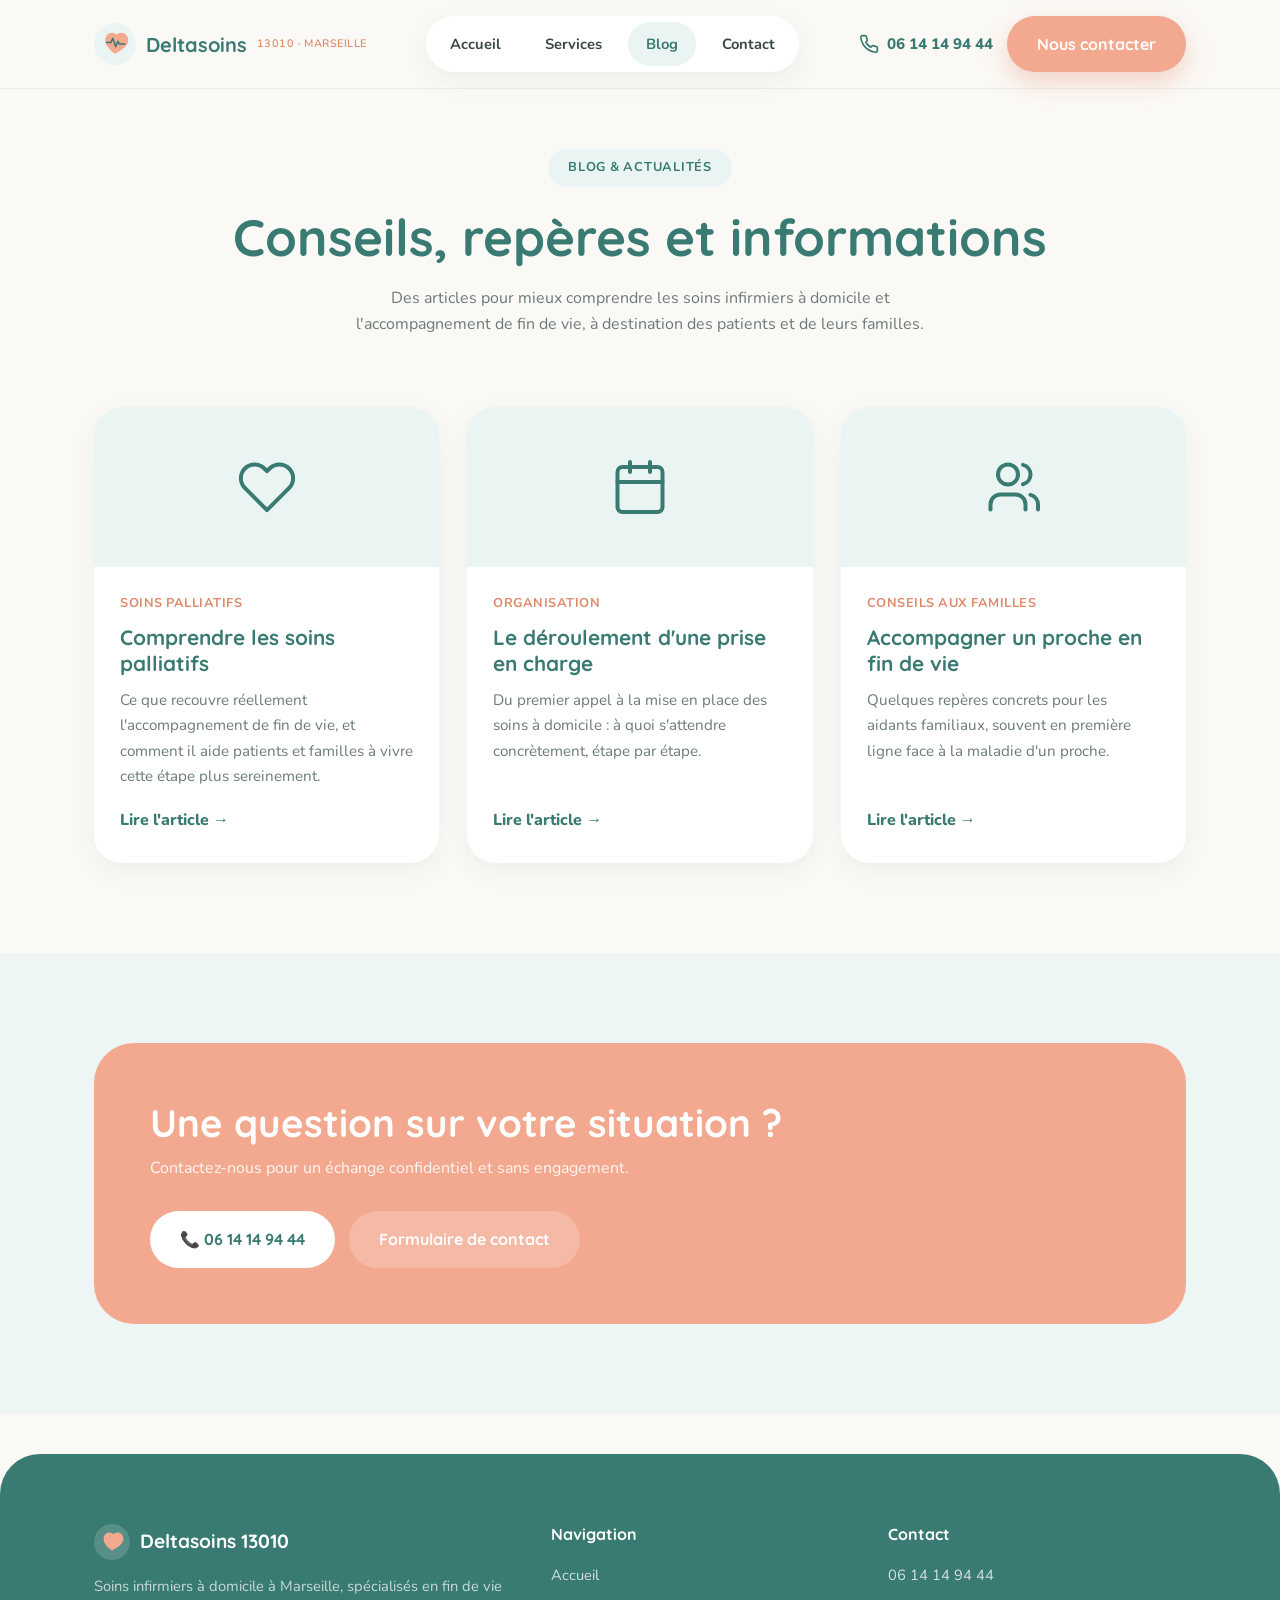
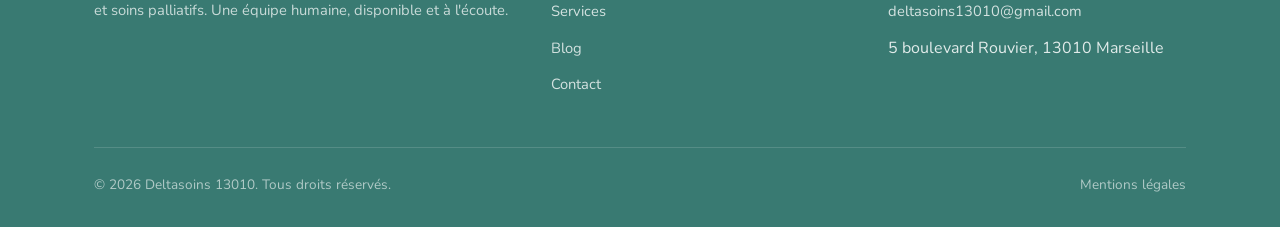
==== blog.html @ 517008df "Site vitrine Deltasoins 13010 : accueil, services, blog, contact Co-Authored-By: Claude Sonnet 5 <no" ====
<!DOCTYPE html>
<html lang="fr">
<head>
<meta charset="UTF-8">
<meta name="viewport" content="width=device-width, initial-scale=1.0">
<title>Blog — Deltasoins 13010</title>
<meta name="description" content="Articles et conseils de Deltasoins : soins infirmiers à domicile, soins palliatifs et accompagnement de fin de vie à Marseille.">
<link rel="icon" href="data:image/svg+xml,<svg xmlns=%22http://www.w3.org/2000/svg%22 viewBox=%220 0 100 100%22><circle cx=%2250%22 cy=%2250%22 r=%2248%22 fill=%22%234f9d94%22/></svg>">
<link rel="stylesheet" href="css/style.css">
</head>
<body>

<header class="site-header">
  <div class="header-inner">
    <a href="index.html" class="logo">
      <svg class="logo-mark" viewBox="0 0 60 60" fill="none" xmlns="http://www.w3.org/2000/svg">
        <circle cx="30" cy="30" r="30" fill="#eaf5f3"/>
        <path d="M30 44s-14-8.6-14-19.2C16 18.4 20.6 14 26 14c2.6 0 5 1.2 6.5 3.1C34 15.2 36.4 14 39 14c5.4 0 10 4.4 10 10.8C49 35.4 30 44 30 44z" fill="#f2a98f"/>
        <path d="M18 28h6l3-6 4 12 3-8 2 4h8" stroke="#397a72" stroke-width="2.2" stroke-linecap="round" stroke-linejoin="round"/>
      </svg>
      Deltasoins <small>13010 · Marseille</small>
    </a>
    <nav class="main-nav">
      <a href="index.html">Accueil</a>
      <a href="services.html">Services</a>
      <a href="blog.html" class="active">Blog</a>
      <a href="contact.html">Contact</a>
    </nav>
    <div class="header-actions">
      <a href="tel:0614149444" class="phone-link">
        <svg width="20" height="20" viewBox="0 0 24 24" fill="none" stroke="#397a72" stroke-width="2" stroke-linecap="round" stroke-linejoin="round"><path d="M22 16.92v3a2 2 0 0 1-2.18 2 19.79 19.79 0 0 1-8.63-3.07 19.5 19.5 0 0 1-6-6 19.79 19.79 0 0 1-3.07-8.67A2 2 0 0 1 4.11 2h3a2 2 0 0 1 2 1.72c.127.96.361 1.903.7 2.81a2 2 0 0 1-.45 2.11L8.09 9.91a16 16 0 0 0 6 6l1.27-1.27a2 2 0 0 1 2.11-.45c.907.339 1.85.573 2.81.7A2 2 0 0 1 22 16.92z"/></svg>
        <span class="label">06 14 14 94 44</span>
      </a>
      <a href="contact.html" class="btn btn-primary">Nous contacter</a>
      <button class="nav-toggle" aria-label="Ouvrir le menu"><span></span><span></span><span></span></button>
    </div>
  </div>
</header>

<section class="page-hero">
  <div class="container">
    <span class="section-tag">Blog &amp; actualités</span>
    <h1>Conseils, repères et informations</h1>
    <p>Des articles pour mieux comprendre les soins infirmiers à domicile et l'accompagnement de fin de vie, à destination des patients et de leurs familles.</p>
  </div>
</section>

<section style="padding-top: 20px;">
  <div class="container">
    <div class="blog-grid">
      <a href="blog/article-comprendre-soins-palliatifs.html" class="blog-card reveal">
        <div class="blog-thumb"><svg viewBox="0 0 24 24" fill="none" stroke-width="1.6" stroke-linecap="round" stroke-linejoin="round"><path d="M20.84 4.61a5.5 5.5 0 0 0-7.78 0L12 5.67l-1.06-1.06a5.5 5.5 0 0 0-7.78 7.78l1.06 1.06L12 21.23l7.78-7.78 1.06-1.06a5.5 5.5 0 0 0 0-7.78z"/></svg></div>
        <div class="blog-card-body">
          <span class="blog-meta">Soins palliatifs</span>
          <h3>Comprendre les soins palliatifs</h3>
          <p>Ce que recouvre réellement l'accompagnement de fin de vie, et comment il aide patients et familles à vivre cette étape plus sereinement.</p>
          <span class="read-more">Lire l'article →</span>
        </div>
      </a>
      <a href="blog/article-deroulement-prise-en-charge.html" class="blog-card reveal">
        <div class="blog-thumb"><svg viewBox="0 0 24 24" fill="none" stroke-width="1.6" stroke-linecap="round" stroke-linejoin="round"><rect x="3" y="4" width="18" height="18" rx="2"/><path d="M16 2v4M8 2v4M3 10h18"/></svg></div>
        <div class="blog-card-body">
          <span class="blog-meta">Organisation</span>
          <h3>Le déroulement d'une prise en charge</h3>
          <p>Du premier appel à la mise en place des soins à domicile : à quoi s'attendre concrètement, étape par étape.</p>
          <span class="read-more">Lire l'article →</span>
        </div>
      </a>
      <a href="blog/article-accompagner-un-proche.html" class="blog-card reveal">
        <div class="blog-thumb"><svg viewBox="0 0 24 24" fill="none" stroke-width="1.6" stroke-linecap="round" stroke-linejoin="round"><path d="M17 21v-2a4 4 0 0 0-4-4H7a4 4 0 0 0-4 4v2"/><circle cx="10" cy="7" r="4"/><path d="M22 21v-2a4 4 0 0 0-3-3.87"/><path d="M16 3.13a4 4 0 0 1 0 7.75"/></svg></div>
        <div class="blog-card-body">
          <span class="blog-meta">Conseils aux familles</span>
          <h3>Accompagner un proche en fin de vie</h3>
          <p>Quelques repères concrets pour les aidants familiaux, souvent en première ligne face à la maladie d'un proche.</p>
          <span class="read-more">Lire l'article →</span>
        </div>
      </a>
    </div>
  </div>
</section>

<section class="bg-alt">
  <div class="container">
    <div class="cta-band reveal">
      <div>
        <h2>Une question sur votre situation ?</h2>
        <p>Contactez-nous pour un échange confidentiel et sans engagement.</p>
      </div>
      <div style="display:flex; gap:14px; flex-wrap:wrap;">
        <a href="tel:0614149444" class="btn btn-light">📞 06 14 14 94 44</a>
        <a href="contact.html" class="btn" style="background:rgba(255,255,255,0.2); color:white;">Formulaire de contact</a>
      </div>
    </div>
  </div>
</section>

<footer class="site-footer">
  <div class="container">
    <div class="footer-grid">
      <div>
        <div class="footer-logo">
          <svg class="logo-mark" viewBox="0 0 60 60" fill="none" xmlns="http://www.w3.org/2000/svg">
            <circle cx="30" cy="30" r="30" fill="rgba(255,255,255,0.15)"/>
            <path d="M30 44s-14-8.6-14-19.2C16 18.4 20.6 14 26 14c2.6 0 5 1.2 6.5 3.1C34 15.2 36.4 14 39 14c5.4 0 10 4.4 10 10.8C49 35.4 30 44 30 44z" fill="#f2a98f"/>
          </svg>
          Deltasoins 13010
        </div>
        <p>Soins infirmiers à domicile à Marseille, spécialisés en fin de vie et soins palliatifs. Une équipe humaine, disponible et à l'écoute.</p>
      </div>
      <div>
        <h4>Navigation</h4>
        <ul>
          <li><a href="index.html">Accueil</a></li>
          <li><a href="services.html">Services</a></li>
          <li><a href="blog.html">Blog</a></li>
          <li><a href="contact.html">Contact</a></li>
        </ul>
      </div>
      <div>
        <h4>Contact</h4>
        <ul>
          <li><a href="tel:0614149444">06 14 14 94 44</a></li>
          <li><a href="mailto:deltasoins13010@gmail.com">deltasoins13010@gmail.com</a></li>
          <li>5 boulevard Rouvier, 13010 Marseille</li>
        </ul>
      </div>
    </div>
    <div class="footer-bottom">
      <span>© <span id="year"></span> Deltasoins 13010. Tous droits réservés.</span>
      <a href="mentions-legales.html">Mentions légales</a>
    </div>
  </div>
</footer>

<script src="js/script.js"></script>
<script>document.getElementById('year').textContent = new Date().getFullYear();</script>
</body>
</html>
---- css/style.css ----
/* ===================================================
   Deltasoins 13010 — Feuille de style principale
   Style : médical, doux, rassurant, arrondi
=================================================== */

@import url('https://fonts.googleapis.com/css2?family=Quicksand:wght@500;600;700&family=Nunito:wght@400;600;700;800&display=swap');

:root {
  --color-primary: #4f9d94;
  --color-primary-dark: #397a72;
  --color-primary-light: #eaf5f3;
  --color-secondary: #f2a98f;
  --color-secondary-dark: #e08a6c;
  --color-bg: #fbf9f6;
  --color-bg-alt: #eef6f5;
  --color-text: #3a4747;
  --color-text-light: #6c7a7a;
  --color-white: #ffffff;

  --radius-xl: 40px;
  --radius-lg: 28px;
  --radius-md: 18px;
  --radius-sm: 12px;
  --radius-pill: 999px;

  --shadow-soft: 0 12px 32px rgba(63, 110, 105, 0.10);
  --shadow-card: 0 8px 24px rgba(63, 110, 105, 0.08);

  --font-heading: 'Quicksand', 'Nunito', sans-serif;
  --font-body: 'Nunito', sans-serif;
}

* { box-sizing: border-box; margin: 0; padding: 0; }

html { scroll-behavior: smooth; }

body {
  font-family: var(--font-body);
  color: var(--color-text);
  background: var(--color-bg);
  line-height: 1.65;
  overflow-x: hidden;
}

img { max-width: 100%; display: block; }

a { color: inherit; text-decoration: none; }

ul { list-style: none; }

h1, h2, h3, h4 {
  font-family: var(--font-heading);
  font-weight: 700;
  color: var(--color-primary-dark);
  line-height: 1.25;
}

h1 { font-size: clamp(2.1rem, 4vw, 3.2rem); }
h2 { font-size: clamp(1.7rem, 3vw, 2.4rem); }
h3 { font-size: 1.3rem; }

p { color: var(--color-text-light); }

.container {
  max-width: 1140px;
  margin: 0 auto;
  padding: 0 24px;
}

section { padding: 90px 0; }

.section-tag {
  display: inline-block;
  background: var(--color-primary-light);
  color: var(--color-primary-dark);
  font-weight: 700;
  font-size: 0.8rem;
  letter-spacing: 0.06em;
  text-transform: uppercase;
  padding: 8px 20px;
  border-radius: var(--radius-pill);
  margin-bottom: 18px;
}

.section-head {
  max-width: 640px;
  margin: 0 auto 56px;
  text-align: center;
}

.section-head p { margin-top: 14px; font-size: 1.05rem; }

/* ---------- Buttons ---------- */
.btn {
  display: inline-flex;
  align-items: center;
  gap: 10px;
  font-family: var(--font-heading);
  font-weight: 700;
  font-size: 1rem;
  padding: 15px 30px;
  border-radius: var(--radius-pill);
  border: none;
  cursor: pointer;
  transition: transform 0.25s ease, box-shadow 0.25s ease, background 0.25s ease;
}

.btn-primary {
  background: var(--color-secondary);
  color: var(--color-white);
  box-shadow: 0 10px 24px rgba(224, 138, 108, 0.35);
}
.btn-primary:hover { background: var(--color-secondary-dark); transform: translateY(-3px); }

.btn-outline {
  background: var(--color-white);
  color: var(--color-primary-dark);
  border: 2px solid var(--color-primary-light);
}
.btn-outline:hover { border-color: var(--color-primary); transform: translateY(-3px); }

.btn-light {
  background: var(--color-white);
  color: var(--color-primary-dark);
}
.btn-light:hover { transform: translateY(-3px); }

.btn-block { width: 100%; justify-content: center; }

/* ---------- Header ---------- */
.site-header {
  position: sticky;
  top: 0;
  z-index: 100;
  background: rgba(251, 249, 246, 0.9);
  backdrop-filter: blur(10px);
  border-bottom: 1px solid rgba(79, 157, 148, 0.12);
}

.header-inner {
  display: flex;
  align-items: center;
  justify-content: space-between;
  padding: 16px 24px;
  max-width: 1140px;
  margin: 0 auto;
}

.logo {
  display: flex;
  align-items: center;
  gap: 10px;
  font-family: var(--font-heading);
  font-weight: 700;
  font-size: 1.25rem;
  color: var(--color-primary-dark);
}

.logo-mark {
  width: 42px;
  height: 42px;
  flex-shrink: 0;
}

.logo small {
  display: block;
  font-family: var(--font-body);
  font-weight: 600;
  font-size: 0.68rem;
  color: var(--color-secondary-dark);
  letter-spacing: 0.04em;
  text-transform: uppercase;
}

.main-nav {
  display: flex;
  align-items: center;
  gap: 8px;
  background: var(--color-white);
  padding: 6px;
  border-radius: var(--radius-pill);
  box-shadow: var(--shadow-card);
}

.main-nav a {
  padding: 10px 18px;
  border-radius: var(--radius-pill);
  font-weight: 700;
  font-size: 0.92rem;
  color: var(--color-text);
  transition: background 0.2s ease, color 0.2s ease;
}

.main-nav a:hover,
.main-nav a.active {
  background: var(--color-primary-light);
  color: var(--color-primary-dark);
}

.header-actions {
  display: flex;
  align-items: center;
  gap: 14px;
  flex-shrink: 0;
}

.phone-link {
  display: flex;
  align-items: center;
  gap: 8px;
  font-weight: 800;
  color: var(--color-primary-dark);
  font-size: 0.95rem;
  white-space: nowrap;
  flex-shrink: 0;
}

.nav-toggle {
  display: none;
  flex-direction: column;
  gap: 5px;
  background: none;
  border: none;
  cursor: pointer;
  padding: 8px;
}
.nav-toggle span {
  width: 26px;
  height: 3px;
  border-radius: 3px;
  background: var(--color-primary-dark);
}

/* ---------- Hero ---------- */
.hero {
  position: relative;
  padding: 80px 0 100px;
  overflow: hidden;
}

.blob {
  position: absolute;
  border-radius: 50%;
  filter: blur(4px);
  opacity: 0.55;
  z-index: 0;
}
.blob-1 { width: 420px; height: 420px; background: var(--color-primary-light); top: -160px; right: -120px; }
.blob-2 { width: 300px; height: 300px; background: #fdece4; bottom: -100px; left: -100px; }

.hero-inner {
  position: relative;
  z-index: 1;
  display: grid;
  grid-template-columns: 1.1fr 0.9fr;
  gap: 60px;
  align-items: center;
}

.hero-badge {
  display: inline-flex;
  align-items: center;
  gap: 8px;
  background: var(--color-white);
  padding: 8px 18px 8px 8px;
  border-radius: var(--radius-pill);
  box-shadow: var(--shadow-card);
  font-weight: 700;
  font-size: 0.85rem;
  color: var(--color-primary-dark);
  margin-bottom: 24px;
}
.hero-badge .dot {
  width: 30px; height: 30px;
  border-radius: 50%;
  background: var(--color-secondary);
  display: flex; align-items: center; justify-content: center;
  color: white; font-size: 0.9rem;
}

.hero h1 { margin-bottom: 20px; }
.hero h1 span { color: var(--color-secondary-dark); }

.hero-lead {
  font-size: 1.12rem;
  max-width: 520px;
  margin-bottom: 34px;
}

.hero-actions {
  display: flex;
  flex-wrap: wrap;
  gap: 16px;
  margin-bottom: 40px;
}

.hero-stats {
  display: flex;
  gap: 34px;
}
.hero-stats div strong {
  display: block;
  font-family: var(--font-heading);
  font-size: 1.5rem;
  color: var(--color-primary-dark);
}
.hero-stats div span {
  font-size: 0.85rem;
  color: var(--color-text-light);
}

.hero-visual {
  position: relative;
  display: flex;
  align-items: center;
  justify-content: center;
}
.hero-visual svg {
  width: 100%;
  max-width: 420px;
  filter: drop-shadow(var(--shadow-soft));
}

/* ---------- Values / Cards ---------- */
.values-grid, .services-grid, .blog-grid, .steps-grid {
  display: grid;
  grid-template-columns: repeat(3, 1fr);
  gap: 28px;
}

.card {
  background: var(--color-white);
  border-radius: var(--radius-lg);
  padding: 36px 30px;
  box-shadow: var(--shadow-card);
  transition: transform 0.25s ease, box-shadow 0.25s ease;
}
.card:hover { transform: translateY(-6px); box-shadow: var(--shadow-soft); }

.icon-badge {
  width: 60px;
  height: 60px;
  border-radius: var(--radius-md);
  background: var(--color-primary-light);
  display: flex;
  align-items: center;
  justify-content: center;
  margin-bottom: 20px;
}
.icon-badge svg { width: 30px; height: 30px; stroke: var(--color-primary-dark); }

.card h3 { margin-bottom: 12px; }
.card p { font-size: 0.96rem; }

.bg-alt { background: var(--color-bg-alt); }

/* ---------- Services page detail ---------- */
.service-detail {
  display: grid;
  grid-template-columns: 90px 1fr;
  gap: 26px;
  background: var(--color-white);
  border-radius: var(--radius-lg);
  padding: 36px;
  box-shadow: var(--shadow-card);
  margin-bottom: 26px;
  align-items: flex-start;
}
.service-detail .icon-badge { width: 64px; height: 64px; margin-bottom: 0; }
.service-detail ul { margin-top: 14px; }
.service-detail ul li {
  position: relative;
  padding-left: 24px;
  margin-bottom: 8px;
  color: var(--color-text-light);
  font-size: 0.96rem;
}
.service-detail ul li::before {
  content: "";
  position: absolute;
  left: 0; top: 9px;
  width: 8px; height: 8px;
  border-radius: 50%;
  background: var(--color-secondary);
}

.specialty-banner {
  background: linear-gradient(135deg, var(--color-primary-dark), var(--color-primary));
  border-radius: var(--radius-xl);
  padding: 56px;
  color: var(--color-white);
  display: grid;
  grid-template-columns: 1fr 1fr;
  gap: 40px;
  align-items: center;
  margin: 20px 0 60px;
}
.specialty-banner h2, .specialty-banner p { color: var(--color-white); }
.specialty-banner p { opacity: 0.92; }
.specialty-banner .section-tag { background: rgba(255,255,255,0.16); color: var(--color-white); }

/* ---------- Steps ---------- */
.steps-grid { grid-template-columns: repeat(4, 1fr); }
.step-card { text-align: center; }
.step-num {
  width: 44px; height: 44px;
  border-radius: 50%;
  background: var(--color-secondary);
  color: white;
  font-family: var(--font-heading);
  font-weight: 700;
  display: flex; align-items: center; justify-content: center;
  margin: 0 auto 16px;
}

/* ---------- Testimonial / quote ---------- */
.quote-block {
  background: var(--color-bg-alt);
  border-radius: var(--radius-xl);
  padding: 56px;
  text-align: center;
  max-width: 780px;
  margin: 0 auto;
}
.quote-block p {
  font-family: var(--font-heading);
  font-size: 1.35rem;
  color: var(--color-primary-dark);
  font-weight: 600;
  line-height: 1.5;
}
.quote-block span {
  display: block;
  margin-top: 18px;
  font-weight: 700;
  color: var(--color-secondary-dark);
  font-size: 0.95rem;
}

/* ---------- CTA band ---------- */
.cta-band {
  background: var(--color-secondary);
  border-radius: var(--radius-xl);
  padding: 56px;
  color: var(--color-white);
  display: flex;
  align-items: center;
  justify-content: space-between;
  gap: 30px;
  flex-wrap: wrap;
}
.cta-band h2 { color: var(--color-white); margin-bottom: 8px; }
.cta-band p { color: rgba(255,255,255,0.9); }

/* ---------- Blog ---------- */
.blog-card {
  background: var(--color-white);
  border-radius: var(--radius-lg);
  overflow: hidden;
  box-shadow: var(--shadow-card);
  transition: transform 0.25s ease, box-shadow 0.25s ease;
  display: flex;
  flex-direction: column;
}
.blog-card:hover { transform: translateY(-6px); box-shadow: var(--shadow-soft); }
.blog-thumb {
  height: 160px;
  background: var(--color-primary-light);
  display: flex;
  align-items: center;
  justify-content: center;
}
.blog-thumb svg { width: 60px; height: 60px; stroke: var(--color-primary-dark); }
.blog-card-body { padding: 26px 26px 30px; flex: 1; display: flex; flex-direction: column; }
.blog-meta { font-size: 0.8rem; color: var(--color-secondary-dark); font-weight: 700; text-transform: uppercase; letter-spacing: 0.04em; margin-bottom: 10px; }
.blog-card-body h3 { margin-bottom: 12px; }
.blog-card-body p { font-size: 0.95rem; flex: 1; }
.read-more { margin-top: 18px; font-weight: 800; color: var(--color-primary-dark); display: inline-flex; align-items: center; gap: 6px; }

/* ---------- Article page ---------- */
.article-hero {
  padding: 60px 0 20px;
}
.article-hero .container { max-width: 780px; }
.article-body {
  max-width: 780px;
  margin: 0 auto;
  padding-bottom: 90px;
}
.article-body h2 { margin: 36px 0 14px; }
.article-body p { margin-bottom: 18px; font-size: 1.02rem; }
.article-body ul { margin: 0 0 20px 0; }
.article-body ul li {
  position: relative;
  padding-left: 26px;
  margin-bottom: 10px;
  color: var(--color-text-light);
}
.article-body ul li::before {
  content: "";
  position: absolute; left: 0; top: 9px;
  width: 8px; height: 8px; border-radius: 50%;
  background: var(--color-secondary);
}
.article-note {
  background: var(--color-bg-alt);
  border-radius: var(--radius-md);
  padding: 22px 26px;
  font-size: 0.92rem;
  color: var(--color-text-light);
  margin: 30px 0;
}
.back-link { display: inline-flex; align-items: center; gap: 8px; font-weight: 700; color: var(--color-primary-dark); margin-bottom: 20px; }

/* ---------- Contact ---------- */
.contact-grid {
  display: grid;
  grid-template-columns: 0.9fr 1.1fr;
  gap: 40px;
  align-items: start;
}

.contact-info-card {
  background: var(--color-white);
  border-radius: var(--radius-lg);
  padding: 40px;
  box-shadow: var(--shadow-card);
}
.contact-info-item {
  display: flex;
  gap: 16px;
  padding: 18px 0;
  border-bottom: 1px solid var(--color-bg-alt);
}
.contact-info-item:last-child { border-bottom: none; }
.contact-info-item .icon-badge { width: 46px; height: 46px; margin-bottom: 0; flex-shrink: 0; }
.contact-info-item .icon-badge svg { width: 22px; height: 22px; }
.contact-info-item h4 { font-size: 0.95rem; color: var(--color-text); margin-bottom: 4px; }
.contact-info-item p, .contact-info-item a { font-size: 0.92rem; }
.contact-info-item a:hover { color: var(--color-primary-dark); }

.map-frame {
  margin-top: 24px;
  border-radius: var(--radius-lg);
  overflow: hidden;
  box-shadow: var(--shadow-card);
}
.map-frame iframe { width: 100%; height: 260px; border: none; display: block; }

.contact-form {
  background: var(--color-white);
  border-radius: var(--radius-lg);
  padding: 40px;
  box-shadow: var(--shadow-card);
}
.form-row { display: grid; grid-template-columns: 1fr 1fr; gap: 18px; }
.form-group { margin-bottom: 20px; }
.form-group label {
  display: block;
  font-weight: 700;
  font-size: 0.9rem;
  margin-bottom: 8px;
  color: var(--color-text);
}
.form-group input,
.form-group select,
.form-group textarea {
  width: 100%;
  padding: 14px 18px;
  border-radius: var(--radius-md);
  border: 2px solid var(--color-bg-alt);
  background: var(--color-bg);
  font-family: var(--font-body);
  font-size: 0.96rem;
  color: var(--color-text);
  transition: border-color 0.2s ease;
}
.form-group input:focus,
.form-group select:focus,
.form-group textarea:focus {
  outline: none;
  border-color: var(--color-primary);
}
.form-group textarea { resize: vertical; min-height: 130px; }
.form-note { font-size: 0.82rem; color: var(--color-text-light); margin-top: 14px; text-align: center; }

/* ---------- Footer ---------- */
.site-footer {
  background: var(--color-primary-dark);
  color: rgba(255,255,255,0.85);
  border-radius: var(--radius-xl) var(--radius-xl) 0 0;
  padding: 70px 0 30px;
  margin-top: 40px;
}
.footer-grid {
  display: grid;
  grid-template-columns: 1.4fr 1fr 1fr;
  gap: 40px;
  padding-bottom: 40px;
  border-bottom: 1px solid rgba(255,255,255,0.14);
}
.footer-logo { display: flex; align-items: center; gap: 10px; font-family: var(--font-heading); font-weight: 700; font-size: 1.2rem; color: white; margin-bottom: 14px; }
.footer-logo .logo-mark { width: 36px; height: 36px; }
.site-footer p { color: rgba(255,255,255,0.72); font-size: 0.92rem; }
.site-footer h4 { color: white; font-size: 1rem; margin-bottom: 18px; }
.site-footer ul li { margin-bottom: 10px; }
.site-footer ul li a { color: rgba(255,255,255,0.78); font-size: 0.92rem; transition: color 0.2s ease; }
.site-footer ul li a:hover { color: white; }
.footer-bottom {
  display: flex;
  justify-content: space-between;
  align-items: center;
  padding-top: 26px;
  font-size: 0.85rem;
  color: rgba(255,255,255,0.6);
  flex-wrap: wrap;
  gap: 10px;
}
.footer-bottom a:hover { color: white; }

/* ---------- Scroll reveal ---------- */
.reveal { opacity: 0; transform: translateY(24px); transition: opacity 0.7s ease, transform 0.7s ease; }
.reveal.visible { opacity: 1; transform: translateY(0); }

/* ---------- Page hero (inner pages) ---------- */
.page-hero {
  padding: 60px 0 50px;
  text-align: center;
}
.page-hero .section-tag { margin-bottom: 18px; }
.page-hero p { max-width: 600px; margin: 16px auto 0; }

/* ---------- Responsive ---------- */
@media (max-width: 980px) {
  .hero-inner { grid-template-columns: 1fr; }
  .hero-visual { order: -1; max-width: 320px; margin: 0 auto; }
  .values-grid, .services-grid, .blog-grid { grid-template-columns: repeat(2, 1fr); }
  .steps-grid { grid-template-columns: repeat(2, 1fr); }
  .specialty-banner { grid-template-columns: 1fr; padding: 40px; }
  .contact-grid { grid-template-columns: 1fr; }
  .footer-grid { grid-template-columns: 1fr 1fr; }
}

@media (max-width: 900px) {
  .header-actions .phone-link span.label { display: none; }
  .main-nav { display: none; }
  .nav-toggle { display: flex; }

  .main-nav.open {
    display: flex;
    flex-direction: column;
    position: absolute;
    top: 74px;
    left: 24px;
    right: 24px;
    border-radius: var(--radius-lg);
    padding: 14px;
    z-index: 200;
  }
  .main-nav.open a { text-align: center; padding: 14px; }
}

@media (max-width: 720px) {
  .values-grid, .services-grid, .blog-grid, .steps-grid { grid-template-columns: 1fr; }
  .service-detail { grid-template-columns: 1fr; }
  .cta-band { flex-direction: column; text-align: center; }
  .form-row { grid-template-columns: 1fr; }
  .footer-grid { grid-template-columns: 1fr; }
  section { padding: 60px 0; }
  .specialty-banner, .quote-block, .cta-band { padding: 32px; }
}
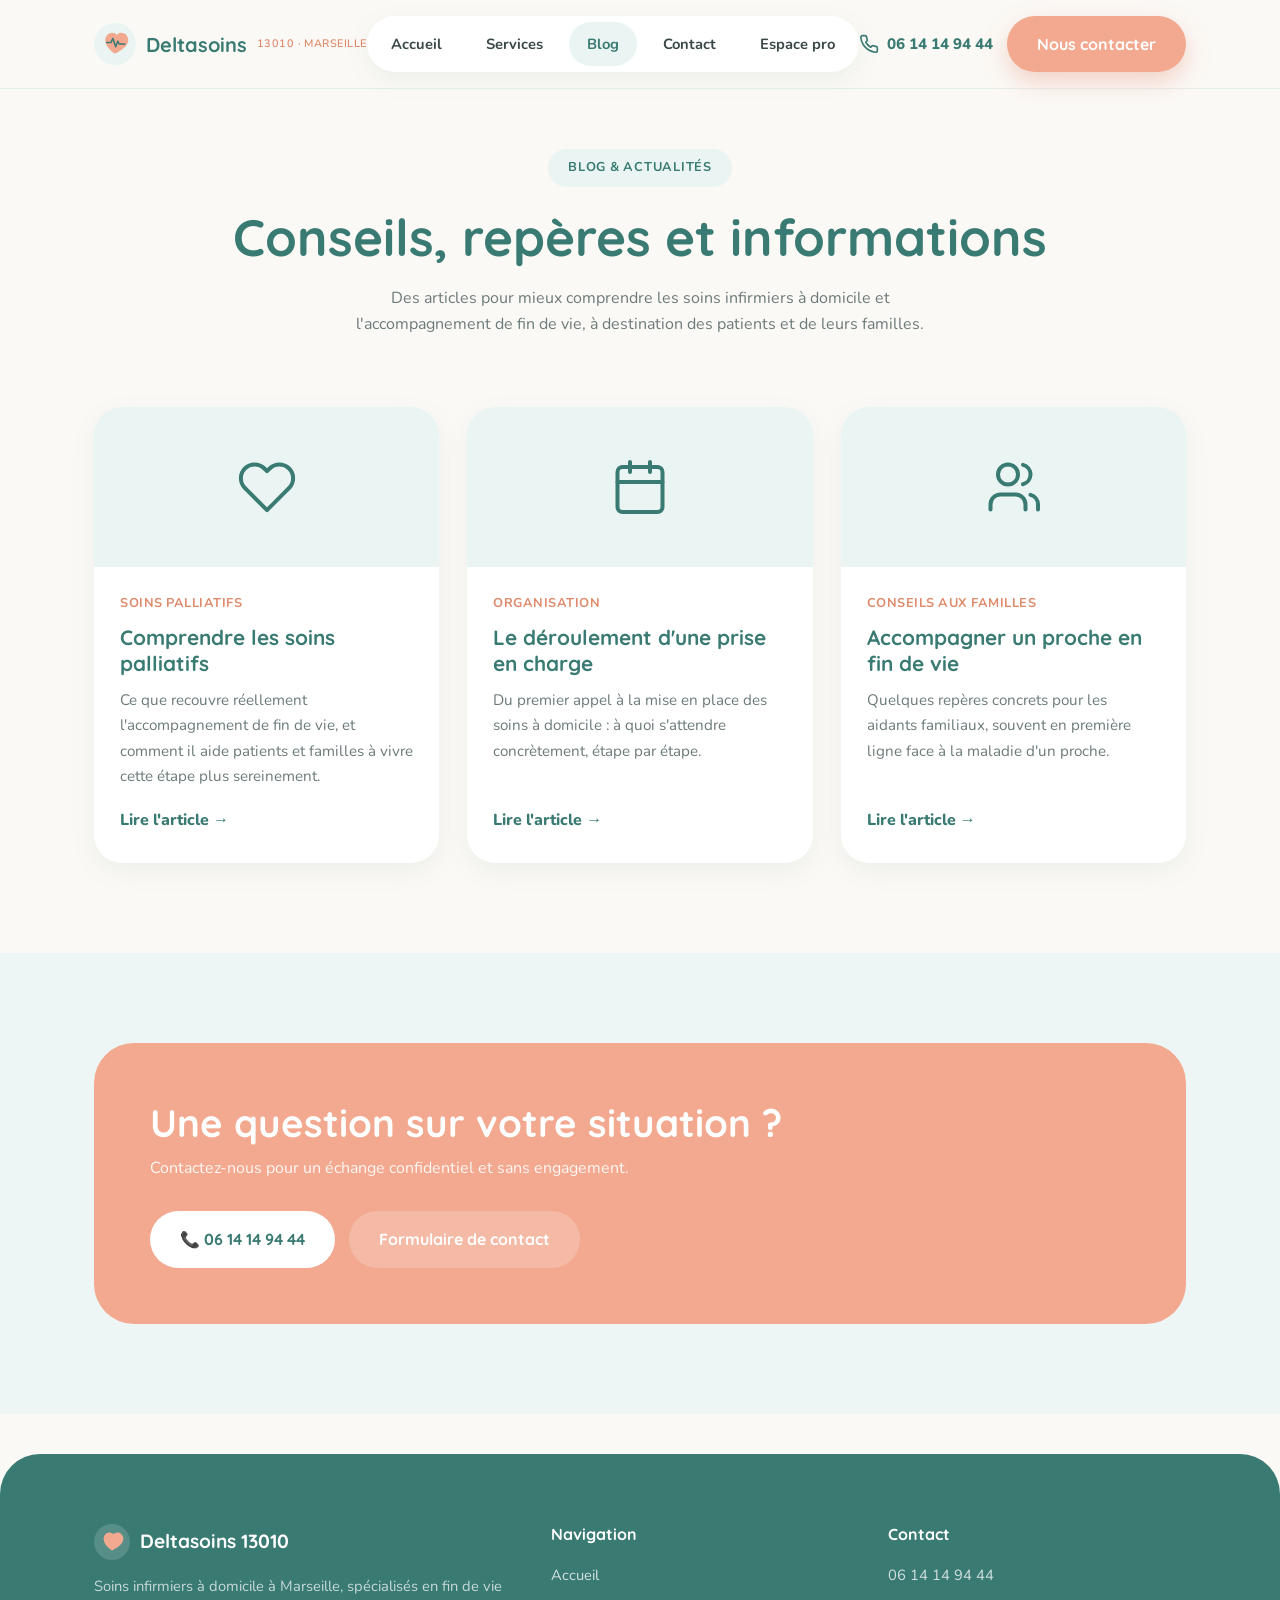
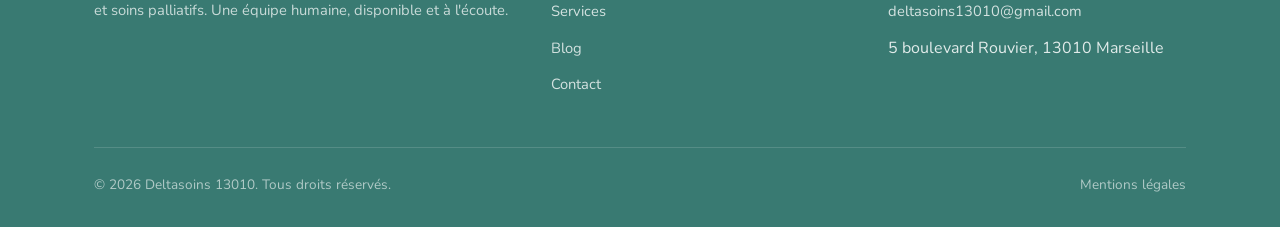
==== commit 74906cc8: "Ajoute le lien "Espace pro" dans la navigation du site Co-Authored-By: Claude Sonnet 5 <noreply@anth" ====
--- a/blog.html
+++ b/blog.html
@@ -25,6 +25,7 @@
       <a href="services.html">Services</a>
       <a href="blog.html" class="active">Blog</a>
       <a href="contact.html">Contact</a>
+      <a href="espace-professionnel.html">Espace pro</a>
     </nav>
     <div class="header-actions">
       <a href="tel:0614149444" class="phone-link">
--- a/css/style.css
+++ b/css/style.css
@@ -641,7 +641,7 @@
   .footer-grid { grid-template-columns: 1fr 1fr; }
 }
 
-@media (max-width: 900px) {
+@media (max-width: 1050px) {
   .header-actions .phone-link span.label { display: none; }
   .main-nav { display: none; }
   .nav-toggle { display: flex; }
@@ -669,3 +669,18 @@
   section { padding: 60px 0; }
   .specialty-banner, .quote-block, .cta-band { padding: 32px; }
 }
+
+@media (max-width: 560px) {
+  .header-inner { padding: 14px 16px; }
+  .logo { font-size: 1.05rem; gap: 8px; }
+  .logo-mark { width: 34px; height: 34px; }
+  .logo small { display: none; }
+  .header-actions { gap: 8px; }
+  .header-actions .btn-primary { display: none; }
+  .hero { padding: 50px 0 70px; }
+  .hero-actions { flex-direction: column; align-items: stretch; }
+  .hero-actions .btn { justify-content: center; }
+  .hero-stats { flex-wrap: wrap; gap: 20px; }
+  .container { padding: 0 18px; }
+  .contact-info-card, .contact-form, .card, .service-detail { padding: 26px 22px; }
+}
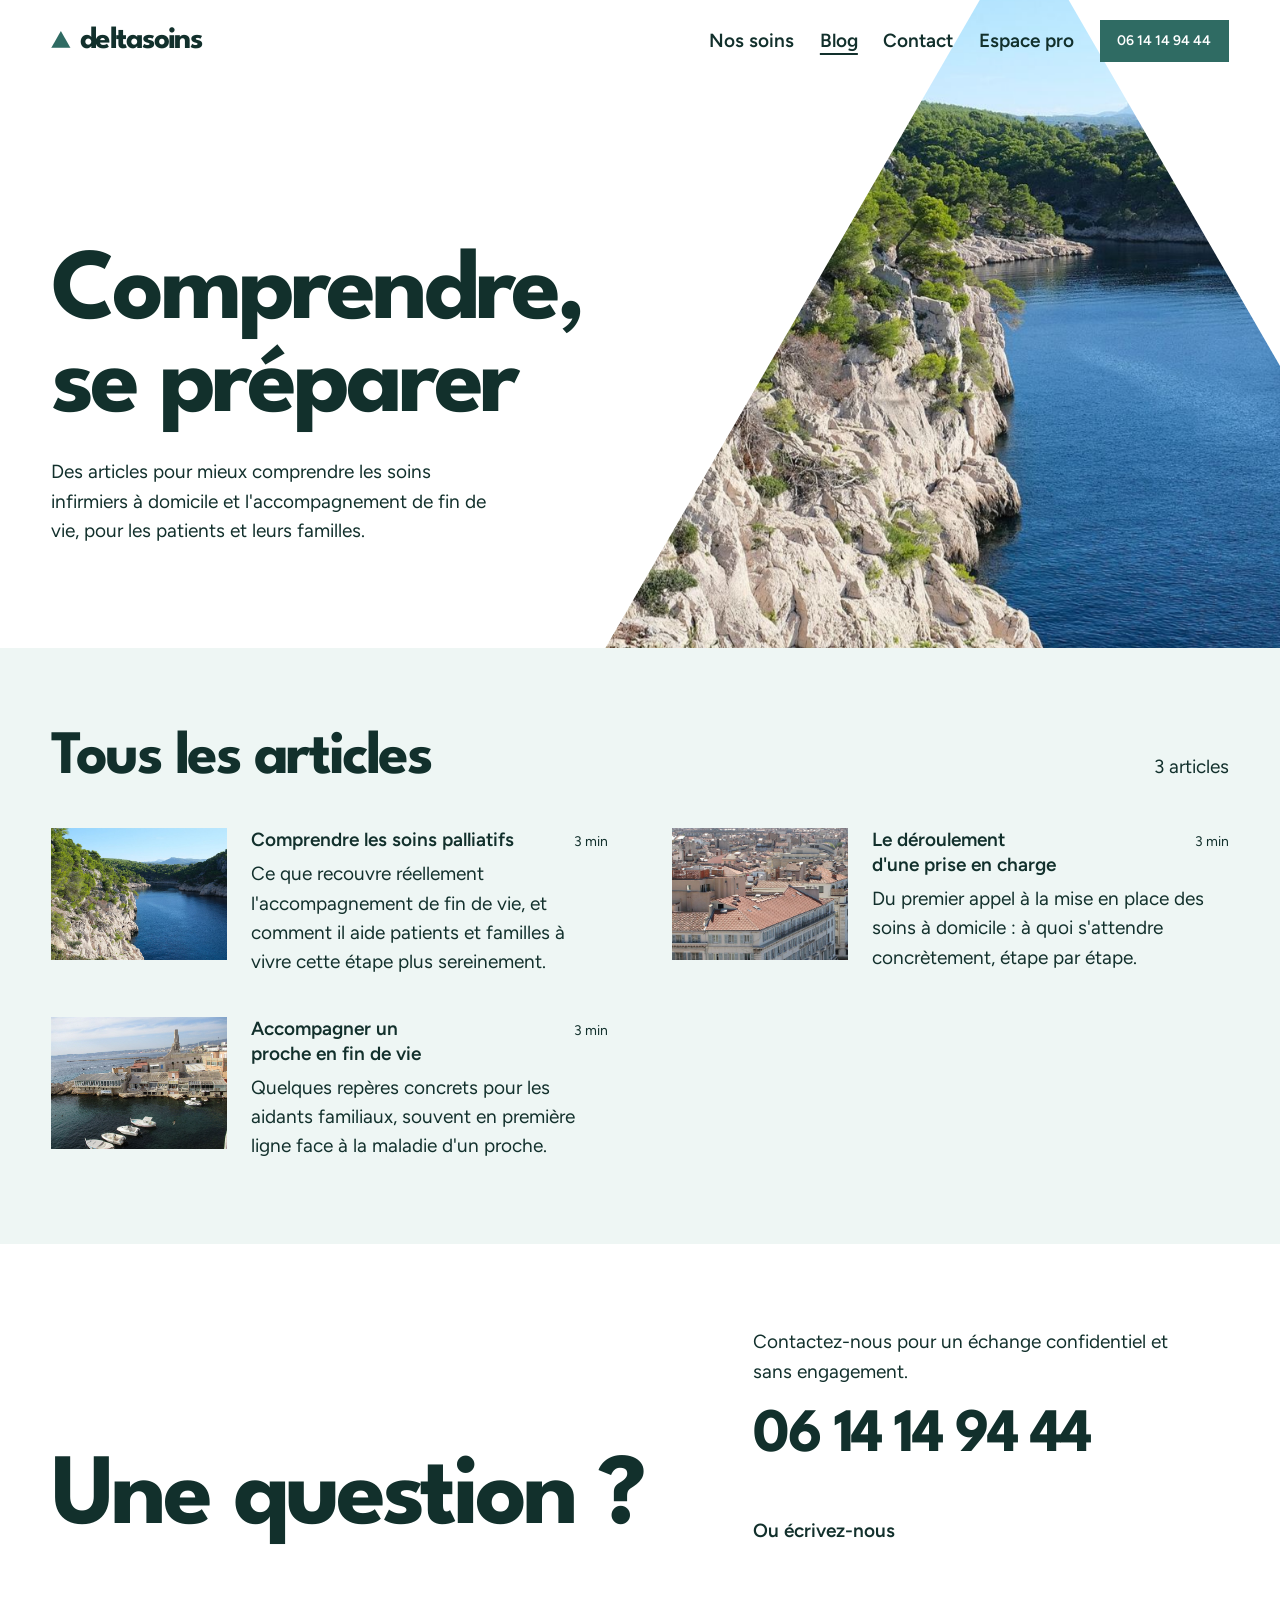
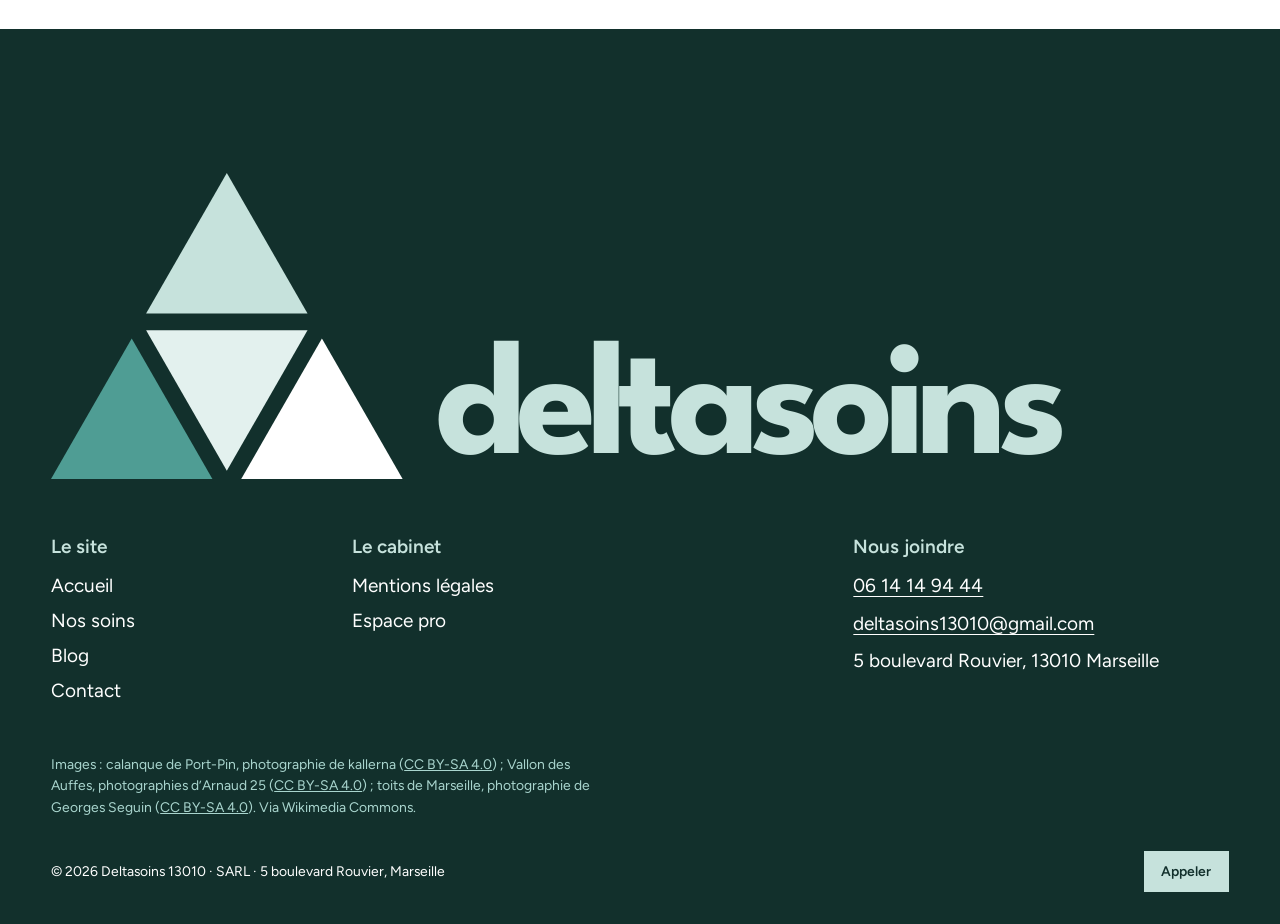
==== commit fd00f6e1: "Site vitrine : refonte complète du design (blanc et vert d'eau, motif Δ, photos de Marseille) - Nouv" ====
--- a/blog.html
+++ b/blog.html
@@ -6,134 +6,114 @@
 <title>Blog — Deltasoins 13010</title>
 <meta name="description" content="Articles et conseils de Deltasoins : soins infirmiers à domicile, soins palliatifs et accompagnement de fin de vie à Marseille.">
 <link rel="icon" href="data:image/svg+xml,<svg xmlns=%22http://www.w3.org/2000/svg%22 viewBox=%220 0 100 100%22><circle cx=%2250%22 cy=%2250%22 r=%2248%22 fill=%22%234f9d94%22/></svg>">
+<link rel="preconnect" href="https://fonts.googleapis.com">
+<link rel="preconnect" href="https://fonts.gstatic.com" crossorigin>
+<link href="https://fonts.googleapis.com/css2?family=League+Spartan:wght@700&family=Figtree:wght@400;600&display=swap" rel="stylesheet">
 <link rel="stylesheet" href="css/style.css">
+<script>document.documentElement.classList.add('js')</script>
 </head>
 <body>
 
 <header class="site-header">
-  <div class="header-inner">
-    <a href="index.html" class="logo">
-      <svg class="logo-mark" viewBox="0 0 60 60" fill="none" xmlns="http://www.w3.org/2000/svg">
-        <circle cx="30" cy="30" r="30" fill="#eaf5f3"/>
-        <path d="M30 44s-14-8.6-14-19.2C16 18.4 20.6 14 26 14c2.6 0 5 1.2 6.5 3.1C34 15.2 36.4 14 39 14c5.4 0 10 4.4 10 10.8C49 35.4 30 44 30 44z" fill="#f2a98f"/>
-        <path d="M18 28h6l3-6 4 12 3-8 2 4h8" stroke="#397a72" stroke-width="2.2" stroke-linecap="round" stroke-linejoin="round"/>
-      </svg>
-      Deltasoins <small>13010 · Marseille</small>
-    </a>
-    <nav class="main-nav">
-      <a href="index.html">Accueil</a>
-      <a href="services.html">Services</a>
-      <a href="blog.html" class="active">Blog</a>
-      <a href="contact.html">Contact</a>
-      <a href="espace-professionnel.html">Espace pro</a>
-    </nav>
-    <div class="header-actions">
-      <a href="tel:0614149444" class="phone-link">
-        <svg width="20" height="20" viewBox="0 0 24 24" fill="none" stroke="#397a72" stroke-width="2" stroke-linecap="round" stroke-linejoin="round"><path d="M22 16.92v3a2 2 0 0 1-2.18 2 19.79 19.79 0 0 1-8.63-3.07 19.5 19.5 0 0 1-6-6 19.79 19.79 0 0 1-3.07-8.67A2 2 0 0 1 4.11 2h3a2 2 0 0 1 2 1.72c.127.96.361 1.903.7 2.81a2 2 0 0 1-.45 2.11L8.09 9.91a16 16 0 0 0 6 6l1.27-1.27a2 2 0 0 1 2.11-.45c.907.339 1.85.573 2.81.7A2 2 0 0 1 22 16.92z"/></svg>
-        <span class="label">06 14 14 94 44</span>
-      </a>
-      <a href="contact.html" class="btn btn-primary">Nous contacter</a>
-      <button class="nav-toggle" aria-label="Ouvrir le menu"><span></span><span></span><span></span></button>
-    </div>
-  </div>
+  <a href="index.html" class="wordmark" aria-label="Deltasoins, accueil"><span class="wordmark__delta" aria-hidden="true"></span>deltasoins</a>
+  <button class="nav-toggle" aria-expanded="false" aria-controls="main-nav">Menu</button>
+  <nav class="main-nav" id="main-nav" aria-label="Navigation principale">
+    <a href="services.html">Nos soins</a>
+    <a href="blog.html" aria-current="page">Blog</a>
+    <a href="contact.html">Contact</a>
+    <a href="espace-professionnel.html">Espace pro</a>
+    <a href="tel:0614149444" class="button button--small">06 14 14 94 44</a>
+  </nav>
 </header>
 
+<main>
 <section class="page-hero">
-  <div class="container">
-    <span class="section-tag">Blog &amp; actualités</span>
-    <h1>Conseils, repères et informations</h1>
-    <p>Des articles pour mieux comprendre les soins infirmiers à domicile et l'accompagnement de fin de vie, à destination des patients et de leurs familles.</p>
+  <div class="page-hero__delta page-hero__delta--photo" aria-hidden="true"><img src="assets/calanque-port-pin.jpg" width="1400" height="933" alt=""></div>
+  <div class="page-hero__copy">
+    <h1 class="lines"><span class="line"><span data-line style="--i:0">Comprendre,</span></span><span class="line"><span data-line style="--i:1">se préparer</span></span></h1>
+    <p data-rise style="--i:0">Des articles pour mieux comprendre les soins infirmiers à domicile et l'accompagnement de fin de vie, pour les patients et leurs familles.</p>
   </div>
 </section>
 
-<section style="padding-top: 20px;">
-  <div class="container">
-    <div class="blog-grid">
-      <a href="blog/article-comprendre-soins-palliatifs.html" class="blog-card reveal">
-        <div class="blog-thumb"><svg viewBox="0 0 24 24" fill="none" stroke-width="1.6" stroke-linecap="round" stroke-linejoin="round"><path d="M20.84 4.61a5.5 5.5 0 0 0-7.78 0L12 5.67l-1.06-1.06a5.5 5.5 0 0 0-7.78 7.78l1.06 1.06L12 21.23l7.78-7.78 1.06-1.06a5.5 5.5 0 0 0 0-7.78z"/></svg></div>
-        <div class="blog-card-body">
-          <span class="blog-meta">Soins palliatifs</span>
-          <h3>Comprendre les soins palliatifs</h3>
-          <p>Ce que recouvre réellement l'accompagnement de fin de vie, et comment il aide patients et familles à vivre cette étape plus sereinement.</p>
-          <span class="read-more">Lire l'article →</span>
-        </div>
-      </a>
-      <a href="blog/article-deroulement-prise-en-charge.html" class="blog-card reveal">
-        <div class="blog-thumb"><svg viewBox="0 0 24 24" fill="none" stroke-width="1.6" stroke-linecap="round" stroke-linejoin="round"><rect x="3" y="4" width="18" height="18" rx="2"/><path d="M16 2v4M8 2v4M3 10h18"/></svg></div>
-        <div class="blog-card-body">
-          <span class="blog-meta">Organisation</span>
-          <h3>Le déroulement d'une prise en charge</h3>
-          <p>Du premier appel à la mise en place des soins à domicile : à quoi s'attendre concrètement, étape par étape.</p>
-          <span class="read-more">Lire l'article →</span>
-        </div>
-      </a>
-      <a href="blog/article-accompagner-un-proche.html" class="blog-card reveal">
-        <div class="blog-thumb"><svg viewBox="0 0 24 24" fill="none" stroke-width="1.6" stroke-linecap="round" stroke-linejoin="round"><path d="M17 21v-2a4 4 0 0 0-4-4H7a4 4 0 0 0-4 4v2"/><circle cx="10" cy="7" r="4"/><path d="M22 21v-2a4 4 0 0 0-3-3.87"/><path d="M16 3.13a4 4 0 0 1 0 7.75"/></svg></div>
-        <div class="blog-card-body">
-          <span class="blog-meta">Conseils aux familles</span>
-          <h3>Accompagner un proche en fin de vie</h3>
-          <p>Quelques repères concrets pour les aidants familiaux, souvent en première ligne face à la maladie d'un proche.</p>
-          <span class="read-more">Lire l'article →</span>
-        </div>
-      </a>
+<section class="field-white section wrap">
+  <div class="reads__head" data-reveal>
+    <h2>Tous les articles</h2>
+    <span>3 articles</span>
+  </div>
+  <div class="reads__list reads--large">
+    <a href="blog/article-comprendre-soins-palliatifs.html" class="read" data-reveal style="--i:0">
+      <span class="read__pic"><img src="assets/calanque-port-pin.jpg" width="1400" height="933" loading="lazy" decoding="async" alt=""></span>
+      <div class="read__txt">
+        <div class="read__top"><h3>Comprendre les soins palliatifs</h3><span class="read__time">3 min</span></div>
+        <p>Ce que recouvre réellement l'accompagnement de fin de vie, et comment il aide patients et familles à vivre cette étape plus sereinement.</p>
+      </div>
+    </a>
+    <a href="blog/article-deroulement-prise-en-charge.html" class="read" data-reveal style="--i:1">
+      <span class="read__pic"><img src="assets/toits-marseille.jpg" width="1400" height="771" loading="lazy" decoding="async" alt=""></span>
+      <div class="read__txt">
+        <div class="read__top"><h3>Le déroulement d'une prise en charge</h3><span class="read__time">3 min</span></div>
+        <p>Du premier appel à la mise en place des soins à domicile&nbsp;: à quoi s'attendre concrètement, étape par étape.</p>
+      </div>
+    </a>
+    <a href="blog/article-accompagner-un-proche.html" class="read" data-reveal style="--i:2">
+      <span class="read__pic"><img src="assets/vallon-des-auffes.jpg" width="1400" height="1050" loading="lazy" decoding="async" alt=""></span>
+      <div class="read__txt">
+        <div class="read__top"><h3>Accompagner un proche en fin de vie</h3><span class="read__time">3 min</span></div>
+        <p>Quelques repères concrets pour les aidants familiaux, souvent en première ligne face à la maladie d'un proche.</p>
+      </div>
+    </a>
+  </div>
+</section>
+
+<section class="section wrap">
+  <div class="call">
+    <h2 data-reveal>Une question&nbsp;?</h2>
+    <div class="call__side" data-reveal style="--i:1">
+      <p>Contactez-nous pour un échange confidentiel et sans engagement.</p>
+      <a href="tel:0614149444" class="call__phone">06 14 14 94 44</a>
+      <p class="reads__all"><a href="contact.html" class="link">Ou écrivez-nous</a></p>
     </div>
   </div>
 </section>
 
-<section class="bg-alt">
-  <div class="container">
-    <div class="cta-band reveal">
-      <div>
-        <h2>Une question sur votre situation ?</h2>
-        <p>Contactez-nous pour un échange confidentiel et sans engagement.</p>
-      </div>
-      <div style="display:flex; gap:14px; flex-wrap:wrap;">
-        <a href="tel:0614149444" class="btn btn-light">📞 06 14 14 94 44</a>
-        <a href="contact.html" class="btn" style="background:rgba(255,255,255,0.2); color:white;">Formulaire de contact</a>
-      </div>
+</main>
+
+<footer class="site-footer">
+  <div class="mark" aria-hidden="true">
+    <div class="mark__delta"><svg viewBox="8.7 10 212.6 185" role="presentation"><polygon points="115.0,10.0 163.8,95.0 66.2,95.0" fill="#c6e2dc"/><polygon points="57.5,110.0 106.3,195.0 8.7,195.0" fill="#4f9d94"/><polygon points="172.5,110.0 221.3,195.0 123.7,195.0" fill="#ffffff"/><polygon points="66.2,105.0 163.8,105.0 115.0,190.0" fill="#e3f1ee"/></svg></div>
+    <div class="mark__word">deltasoins</div>
+  </div>
+  <div class="footer-cols">
+    <div class="fc-nav">
+      <h3>Le site</h3>
+      <ul class="plain">
+        <li><a href="index.html">Accueil</a></li>
+        <li><a href="services.html">Nos soins</a></li>
+        <li><a href="blog.html">Blog</a></li>
+        <li><a href="contact.html">Contact</a></li>
+      </ul>
+    </div>
+    <div class="fc-more">
+      <h3>Le cabinet</h3>
+      <ul class="plain">
+        <li><a href="mentions-legales.html">Mentions légales</a></li>
+        <li><a href="espace-professionnel.html">Espace pro</a></li>
+      </ul>
+    </div>
+    <div class="fc-contact">
+      <h3>Nous joindre</h3>
+      <p><a class="link-plain" href="tel:0614149444">06 14 14 94 44</a></p>
+      <p><a class="link-plain" href="mailto:deltasoins13010@gmail.com">deltasoins13010@gmail.com</a></p>
+      <p>5 boulevard Rouvier, 13010 Marseille</p>
     </div>
   </div>
-</section>
-
-<footer class="site-footer">
-  <div class="container">
-    <div class="footer-grid">
-      <div>
-        <div class="footer-logo">
-          <svg class="logo-mark" viewBox="0 0 60 60" fill="none" xmlns="http://www.w3.org/2000/svg">
-            <circle cx="30" cy="30" r="30" fill="rgba(255,255,255,0.15)"/>
-            <path d="M30 44s-14-8.6-14-19.2C16 18.4 20.6 14 26 14c2.6 0 5 1.2 6.5 3.1C34 15.2 36.4 14 39 14c5.4 0 10 4.4 10 10.8C49 35.4 30 44 30 44z" fill="#f2a98f"/>
-          </svg>
-          Deltasoins 13010
-        </div>
-        <p>Soins infirmiers à domicile à Marseille, spécialisés en fin de vie et soins palliatifs. Une équipe humaine, disponible et à l'écoute.</p>
-      </div>
-      <div>
-        <h4>Navigation</h4>
-        <ul>
-          <li><a href="index.html">Accueil</a></li>
-          <li><a href="services.html">Services</a></li>
-          <li><a href="blog.html">Blog</a></li>
-          <li><a href="contact.html">Contact</a></li>
-        </ul>
-      </div>
-      <div>
-        <h4>Contact</h4>
-        <ul>
-          <li><a href="tel:0614149444">06 14 14 94 44</a></li>
-          <li><a href="mailto:deltasoins13010@gmail.com">deltasoins13010@gmail.com</a></li>
-          <li>5 boulevard Rouvier, 13010 Marseille</li>
-        </ul>
-      </div>
-    </div>
-    <div class="footer-bottom">
-      <span>© <span id="year"></span> Deltasoins 13010. Tous droits réservés.</span>
-      <a href="mentions-legales.html">Mentions légales</a>
-    </div>
+  <p class="credits">Images&nbsp;: calanque de Port-Pin, photographie de kallerna (<a href="https://creativecommons.org/licenses/by-sa/4.0/deed.fr">CC BY-SA 4.0</a>)&nbsp;; Vallon des Auffes, photographies d’Arnaud 25 (<a href="https://creativecommons.org/licenses/by-sa/4.0/deed.fr">CC BY-SA 4.0</a>)&nbsp;; toits de Marseille, photographie de Georges Seguin (<a href="https://creativecommons.org/licenses/by-sa/4.0/deed.fr">CC BY-SA 4.0</a>). Via Wikimedia Commons.</p>
+  <div class="footer-last">
+    <span>© <span data-year>2026</span> Deltasoins 13010 · SARL · 5 boulevard Rouvier, Marseille</span>
+    <a href="tel:0614149444" class="button button--peach button--small">Appeler</a>
   </div>
 </footer>
 
 <script src="js/script.js"></script>
-<script>document.getElementById('year').textContent = new Date().getFullYear();</script>
 </body>
 </html>
--- a/css/style.css
+++ b/css/style.css
@@ -1,686 +1,514 @@
 /* ===================================================
    Deltasoins 13010 — Feuille de style principale
-   Style : médical, doux, rassurant, arrondi
+   Un seul motif : le Δ du nom. Il donne la forme du grand triangle d'accueil,
+   la découpe des images et des boutons, les puces des listes et le toit du bandeau
+   « soins palliatifs ». Couleurs : le vert d'eau et le pêche de la marque.
 =================================================== */
 
-@import url('https://fonts.googleapis.com/css2?family=Quicksand:wght@500;600;700&family=Nunito:wght@400;600;700;800&display=swap');
-
 :root {
-  --color-primary: #4f9d94;
-  --color-primary-dark: #397a72;
-  --color-primary-light: #eaf5f3;
-  --color-secondary: #f2a98f;
-  --color-secondary-dark: #e08a6c;
-  --color-bg: #fbf9f6;
-  --color-bg-alt: #eef6f5;
-  --color-text: #3a4747;
-  --color-text-light: #6c7a7a;
-  --color-white: #ffffff;
-
-  --radius-xl: 40px;
-  --radius-lg: 28px;
-  --radius-md: 18px;
-  --radius-sm: 12px;
-  --radius-pill: 999px;
-
-  --shadow-soft: 0 12px 32px rgba(63, 110, 105, 0.10);
-  --shadow-card: 0 8px 24px rgba(63, 110, 105, 0.08);
-
-  --font-heading: 'Quicksand', 'Nunito', sans-serif;
-  --font-body: 'Nunito', sans-serif;
-}
-
-* { box-sizing: border-box; margin: 0; padding: 0; }
-
-html { scroll-behavior: smooth; }
-
+  --bg: #ffffff;          /* sol : blanc */
+  --surface: #f2f7f6;
+  --ink: #12302c;         /* encre : vert très foncé */
+  --muted: #2f5a54;
+  --accent: #2f6b63;      /* le bouton : vert d’eau profond */
+  --accent-ink: #ffffff;
+  --motif: #c6e2dc;       /* le Δ et les bandeaux : vert d’eau doux */
+  --motif-soft: #e3f1ee;
+  --field-1: #eef6f4;     /* sections alternées : vert d’eau très pâle */
+  --field-1-ink: #12302c;
+  --deep: #1d4a43;
+  --deep-2: #2f6b63;
+  --deep-3: #4f9d94;
+  --pale: #a9d5ce;
+
+  --font-display: "League Spartan", "Trebuchet MS", sans-serif;
+  --font-text: "Figtree", system-ui, sans-serif;
+
+  --step-small: clamp(0.8125rem, 0.79rem + 0.1vw, 0.875rem);
+  --step-body: clamp(1.0625rem, 1rem + 0.25vw, 1.1875rem);
+  --step-lead: clamp(1.375rem, 0.95rem + 1.25vw, 2.25rem);
+  --step-head: clamp(2.125rem, 1.3rem + 3.2vw, 4rem);
+  --step-display: clamp(3.4rem, 1.2rem + 6.4vw, 7rem);
+
+  --margin: clamp(1rem, 4vw, 4.5rem);
+  --gutter: clamp(1rem, 2vw, 2rem);
+  --section: clamp(6rem, 13vw, 13rem);
+  --radius: 0px;
+
+  --ease-out: cubic-bezier(0.23, 1, 0.32, 1);
+  --ease-in-out: cubic-bezier(0.77, 0, 0.175, 1);
+  --ease-soft: cubic-bezier(0.33, 1, 0.68, 1);
+  --t-press: 140ms;
+  --t-hover: 180ms;
+  --t-ui: 240ms;
+  --t-reveal: 800ms;
+
+  /* Les découpes du Δ (pente de 60°) */
+  --delta: polygon(50% 0, 100% 100%, 0 100%);
+  --slice: inset(0);
+}
+
+/* ---------- reset ---------- */
+*, *::before, *::after { box-sizing: border-box; }
+html { -webkit-text-size-adjust: 100%; text-size-adjust: 100%; }
 body {
-  font-family: var(--font-body);
-  color: var(--color-text);
-  background: var(--color-bg);
-  line-height: 1.65;
-  overflow-x: hidden;
-}
-
-img { max-width: 100%; display: block; }
-
-a { color: inherit; text-decoration: none; }
-
-ul { list-style: none; }
-
-h1, h2, h3, h4 {
-  font-family: var(--font-heading);
-  font-weight: 700;
-  color: var(--color-primary-dark);
-  line-height: 1.25;
-}
-
-h1 { font-size: clamp(2.1rem, 4vw, 3.2rem); }
-h2 { font-size: clamp(1.7rem, 3vw, 2.4rem); }
-h3 { font-size: 1.3rem; }
-
-p { color: var(--color-text-light); }
-
-.container {
-  max-width: 1140px;
-  margin: 0 auto;
-  padding: 0 24px;
-}
-
-section { padding: 90px 0; }
-
-.section-tag {
-  display: inline-block;
-  background: var(--color-primary-light);
-  color: var(--color-primary-dark);
-  font-weight: 700;
-  font-size: 0.8rem;
-  letter-spacing: 0.06em;
-  text-transform: uppercase;
-  padding: 8px 20px;
-  border-radius: var(--radius-pill);
-  margin-bottom: 18px;
-}
-
-.section-head {
-  max-width: 640px;
-  margin: 0 auto 56px;
-  text-align: center;
-}
-
-.section-head p { margin-top: 14px; font-size: 1.05rem; }
-
-/* ---------- Buttons ---------- */
-.btn {
-  display: inline-flex;
-  align-items: center;
-  gap: 10px;
-  font-family: var(--font-heading);
-  font-weight: 700;
-  font-size: 1rem;
-  padding: 15px 30px;
-  border-radius: var(--radius-pill);
-  border: none;
-  cursor: pointer;
-  transition: transform 0.25s ease, box-shadow 0.25s ease, background 0.25s ease;
-}
-
-.btn-primary {
-  background: var(--color-secondary);
-  color: var(--color-white);
-  box-shadow: 0 10px 24px rgba(224, 138, 108, 0.35);
-}
-.btn-primary:hover { background: var(--color-secondary-dark); transform: translateY(-3px); }
-
-.btn-outline {
-  background: var(--color-white);
-  color: var(--color-primary-dark);
-  border: 2px solid var(--color-primary-light);
-}
-.btn-outline:hover { border-color: var(--color-primary); transform: translateY(-3px); }
-
-.btn-light {
-  background: var(--color-white);
-  color: var(--color-primary-dark);
-}
-.btn-light:hover { transform: translateY(-3px); }
-
-.btn-block { width: 100%; justify-content: center; }
-
-/* ---------- Header ---------- */
+  margin: 0; background: var(--bg); color: var(--ink);
+  font-family: var(--font-text); font-size: var(--step-body); line-height: 1.55;
+  -webkit-font-smoothing: antialiased; text-rendering: optimizeLegibility; overflow-x: hidden;
+}
+h1, h2, h3, h4, p, figure, blockquote, ul, ol, dl, dd { margin: 0; }
+ul[class], ol[class] { padding: 0; list-style: none; }
+img, video, svg { display: block; max-width: 100%; }
+img, video { height: auto; }
+button, input, select, textarea { font: inherit; color: inherit; }
+button { background: none; border: 0; padding: 0; cursor: pointer; }
+a { color: inherit; }
+:target { scroll-margin-top: 6rem; }
+::selection { background: var(--motif); color: var(--ink); }
+:focus-visible { outline: 3px solid var(--ink); outline-offset: 3px; }
+
+/* ---------- type ---------- */
+h1, h2, h3 {
+  font-family: var(--font-display); font-weight: 700;
+  letter-spacing: -0.04em; line-height: 0.92; text-wrap: balance; hyphens: none;
+}
+.display { font-size: var(--step-display); }
+.head { font-size: var(--step-head); }
+.lead { font-size: var(--step-lead); line-height: 1.25; letter-spacing: -0.01em; }
+.small { font-size: var(--step-small); line-height: 1.5; }
+p { max-width: 62ch; text-wrap: pretty; }
+p + p { margin-top: 0.9em; }
+.nums { font-variant-numeric: tabular-nums; }
+.sr-only { position: absolute; width: 1px; height: 1px; overflow: hidden; clip-path: inset(50%); white-space: nowrap; }
+
+/* ---------- layout ---------- */
+.wrap { padding-inline: var(--margin); }
+.grid { display: grid; grid-template-columns: repeat(12, minmax(0, 1fr)); column-gap: var(--gutter); }
+.section { padding-block: calc(var(--section) / 2); }
+.field-white { background: var(--field-1); color: var(--field-1-ink); }
+.field-peach { background: var(--motif); color: var(--ink); }
+.field-ink { background: var(--ink); color: var(--bg); }
+
+/* ---------- controls ---------- */
+.button {
+  --cut: 1.6rem;
+  display: inline-flex; align-items: center; justify-content: center; gap: 0.6em;
+  min-height: 3.25rem; padding: 0 1.5rem;
+  background: var(--accent); color: var(--accent-ink);
+  font-weight: 600; text-decoration: none; white-space: nowrap;
+  transition: transform var(--t-press) var(--ease-out), background-color var(--t-hover) ease, color var(--t-hover) ease;
+}
+.button:active { transform: scale(0.97); }
+.button--peach { background: var(--motif); color: var(--ink); }
+.button--small { min-height: 2.6rem; font-size: var(--step-small); padding: 0 1.1rem; }
+.link {
+  font-weight: 600; text-decoration: underline; text-decoration-color: transparent;
+  text-underline-offset: 0.22em; text-decoration-thickness: 0.08em;
+  transition: text-decoration-color var(--t-hover) ease;
+}
+.link-plain { text-decoration: underline; text-underline-offset: 0.2em; text-decoration-thickness: 0.07em; }
+@media (hover: hover) and (pointer: fine) {
+  .button:hover { background-color: var(--deep); }
+  .button--peach:hover { background-color: var(--ink); color: var(--motif); }
+  .link:hover { text-decoration-color: currentColor; }
+}
+
+/* Le Δ en puce, à hauteur de capitale */
+.delta-list li { position: relative; padding-left: 1.4em; }
+.delta-list li + li { margin-top: 0.55em; }
+.delta-list li::before {
+  content: ""; position: absolute; left: 0; top: 0.42em;
+  width: 0.4em; height: 0.4em; border-radius: 50%; background: currentColor; top: 0.6em;
+}
+.delta-list--peach li::before { background: var(--deep-3); }
+
+/* ---------- en-tête ---------- */
 .site-header {
-  position: sticky;
-  top: 0;
-  z-index: 100;
-  background: rgba(251, 249, 246, 0.9);
-  backdrop-filter: blur(10px);
-  border-bottom: 1px solid rgba(79, 157, 148, 0.12);
-}
-
-.header-inner {
-  display: flex;
-  align-items: center;
-  justify-content: space-between;
-  padding: 16px 24px;
-  max-width: 1140px;
-  margin: 0 auto;
-}
-
-.logo {
-  display: flex;
-  align-items: center;
-  gap: 10px;
-  font-family: var(--font-heading);
-  font-weight: 700;
-  font-size: 1.25rem;
-  color: var(--color-primary-dark);
-}
-
-.logo-mark {
-  width: 42px;
-  height: 42px;
-  flex-shrink: 0;
-}
-
-.logo small {
-  display: block;
-  font-family: var(--font-body);
-  font-weight: 600;
-  font-size: 0.68rem;
-  color: var(--color-secondary-dark);
-  letter-spacing: 0.04em;
-  text-transform: uppercase;
-}
-
-.main-nav {
-  display: flex;
-  align-items: center;
-  gap: 8px;
-  background: var(--color-white);
-  padding: 6px;
-  border-radius: var(--radius-pill);
-  box-shadow: var(--shadow-card);
-}
-
-.main-nav a {
-  padding: 10px 18px;
-  border-radius: var(--radius-pill);
-  font-weight: 700;
-  font-size: 0.92rem;
-  color: var(--color-text);
-  transition: background 0.2s ease, color 0.2s ease;
-}
-
-.main-nav a:hover,
-.main-nav a.active {
-  background: var(--color-primary-light);
-  color: var(--color-primary-dark);
-}
-
-.header-actions {
-  display: flex;
-  align-items: center;
-  gap: 14px;
-  flex-shrink: 0;
-}
-
-.phone-link {
-  display: flex;
-  align-items: center;
-  gap: 8px;
-  font-weight: 800;
-  color: var(--color-primary-dark);
-  font-size: 0.95rem;
-  white-space: nowrap;
-  flex-shrink: 0;
-}
-
-.nav-toggle {
-  display: none;
-  flex-direction: column;
-  gap: 5px;
-  background: none;
-  border: none;
-  cursor: pointer;
-  padding: 8px;
-}
-.nav-toggle span {
-  width: 26px;
-  height: 3px;
-  border-radius: 3px;
-  background: var(--color-primary-dark);
-}
-
-/* ---------- Hero ---------- */
-.hero {
-  position: relative;
-  padding: 80px 0 100px;
-  overflow: hidden;
-}
-
-.blob {
-  position: absolute;
-  border-radius: 50%;
-  filter: blur(4px);
-  opacity: 0.55;
-  z-index: 0;
-}
-.blob-1 { width: 420px; height: 420px; background: var(--color-primary-light); top: -160px; right: -120px; }
-.blob-2 { width: 300px; height: 300px; background: #fdece4; bottom: -100px; left: -100px; }
-
-.hero-inner {
-  position: relative;
-  z-index: 1;
-  display: grid;
-  grid-template-columns: 1.1fr 0.9fr;
-  gap: 60px;
-  align-items: center;
-}
-
-.hero-badge {
-  display: inline-flex;
-  align-items: center;
-  gap: 8px;
-  background: var(--color-white);
-  padding: 8px 18px 8px 8px;
-  border-radius: var(--radius-pill);
-  box-shadow: var(--shadow-card);
-  font-weight: 700;
-  font-size: 0.85rem;
-  color: var(--color-primary-dark);
-  margin-bottom: 24px;
-}
-.hero-badge .dot {
-  width: 30px; height: 30px;
-  border-radius: 50%;
-  background: var(--color-secondary);
-  display: flex; align-items: center; justify-content: center;
-  color: white; font-size: 0.9rem;
-}
-
-.hero h1 { margin-bottom: 20px; }
-.hero h1 span { color: var(--color-secondary-dark); }
-
-.hero-lead {
-  font-size: 1.12rem;
-  max-width: 520px;
-  margin-bottom: 34px;
-}
-
-.hero-actions {
-  display: flex;
-  flex-wrap: wrap;
-  gap: 16px;
-  margin-bottom: 40px;
-}
-
-.hero-stats {
-  display: flex;
-  gap: 34px;
-}
-.hero-stats div strong {
-  display: block;
-  font-family: var(--font-heading);
-  font-size: 1.5rem;
-  color: var(--color-primary-dark);
-}
-.hero-stats div span {
-  font-size: 0.85rem;
-  color: var(--color-text-light);
-}
-
-.hero-visual {
-  position: relative;
-  display: flex;
-  align-items: center;
-  justify-content: center;
-}
-.hero-visual svg {
-  width: 100%;
-  max-width: 420px;
-  filter: drop-shadow(var(--shadow-soft));
-}
-
-/* ---------- Values / Cards ---------- */
-.values-grid, .services-grid, .blog-grid, .steps-grid {
-  display: grid;
-  grid-template-columns: repeat(3, 1fr);
-  gap: 28px;
-}
-
-.card {
-  background: var(--color-white);
-  border-radius: var(--radius-lg);
-  padding: 36px 30px;
-  box-shadow: var(--shadow-card);
-  transition: transform 0.25s ease, box-shadow 0.25s ease;
-}
-.card:hover { transform: translateY(-6px); box-shadow: var(--shadow-soft); }
-
-.icon-badge {
-  width: 60px;
-  height: 60px;
-  border-radius: var(--radius-md);
-  background: var(--color-primary-light);
-  display: flex;
-  align-items: center;
-  justify-content: center;
-  margin-bottom: 20px;
-}
-.icon-badge svg { width: 30px; height: 30px; stroke: var(--color-primary-dark); }
-
-.card h3 { margin-bottom: 12px; }
-.card p { font-size: 0.96rem; }
-
-.bg-alt { background: var(--color-bg-alt); }
-
-/* ---------- Services page detail ---------- */
-.service-detail {
-  display: grid;
-  grid-template-columns: 90px 1fr;
-  gap: 26px;
-  background: var(--color-white);
-  border-radius: var(--radius-lg);
-  padding: 36px;
-  box-shadow: var(--shadow-card);
-  margin-bottom: 26px;
-  align-items: flex-start;
-}
-.service-detail .icon-badge { width: 64px; height: 64px; margin-bottom: 0; }
-.service-detail ul { margin-top: 14px; }
-.service-detail ul li {
-  position: relative;
-  padding-left: 24px;
-  margin-bottom: 8px;
-  color: var(--color-text-light);
-  font-size: 0.96rem;
-}
-.service-detail ul li::before {
-  content: "";
-  position: absolute;
-  left: 0; top: 9px;
-  width: 8px; height: 8px;
-  border-radius: 50%;
-  background: var(--color-secondary);
-}
-
-.specialty-banner {
-  background: linear-gradient(135deg, var(--color-primary-dark), var(--color-primary));
-  border-radius: var(--radius-xl);
-  padding: 56px;
-  color: var(--color-white);
-  display: grid;
-  grid-template-columns: 1fr 1fr;
-  gap: 40px;
-  align-items: center;
-  margin: 20px 0 60px;
-}
-.specialty-banner h2, .specialty-banner p { color: var(--color-white); }
-.specialty-banner p { opacity: 0.92; }
-.specialty-banner .section-tag { background: rgba(255,255,255,0.16); color: var(--color-white); }
-
-/* ---------- Steps ---------- */
-.steps-grid { grid-template-columns: repeat(4, 1fr); }
-.step-card { text-align: center; }
-.step-num {
-  width: 44px; height: 44px;
-  border-radius: 50%;
-  background: var(--color-secondary);
-  color: white;
-  font-family: var(--font-heading);
-  font-weight: 700;
-  display: flex; align-items: center; justify-content: center;
-  margin: 0 auto 16px;
-}
-
-/* ---------- Testimonial / quote ---------- */
-.quote-block {
-  background: var(--color-bg-alt);
-  border-radius: var(--radius-xl);
-  padding: 56px;
-  text-align: center;
-  max-width: 780px;
-  margin: 0 auto;
-}
-.quote-block p {
-  font-family: var(--font-heading);
-  font-size: 1.35rem;
-  color: var(--color-primary-dark);
-  font-weight: 600;
-  line-height: 1.5;
-}
-.quote-block span {
-  display: block;
-  margin-top: 18px;
-  font-weight: 700;
-  color: var(--color-secondary-dark);
-  font-size: 0.95rem;
-}
-
-/* ---------- CTA band ---------- */
-.cta-band {
-  background: var(--color-secondary);
-  border-radius: var(--radius-xl);
-  padding: 56px;
-  color: var(--color-white);
-  display: flex;
-  align-items: center;
-  justify-content: space-between;
-  gap: 30px;
-  flex-wrap: wrap;
-}
-.cta-band h2 { color: var(--color-white); margin-bottom: 8px; }
-.cta-band p { color: rgba(255,255,255,0.9); }
-
-/* ---------- Blog ---------- */
-.blog-card {
-  background: var(--color-white);
-  border-radius: var(--radius-lg);
-  overflow: hidden;
-  box-shadow: var(--shadow-card);
-  transition: transform 0.25s ease, box-shadow 0.25s ease;
-  display: flex;
-  flex-direction: column;
-}
-.blog-card:hover { transform: translateY(-6px); box-shadow: var(--shadow-soft); }
-.blog-thumb {
-  height: 160px;
-  background: var(--color-primary-light);
-  display: flex;
-  align-items: center;
-  justify-content: center;
-}
-.blog-thumb svg { width: 60px; height: 60px; stroke: var(--color-primary-dark); }
-.blog-card-body { padding: 26px 26px 30px; flex: 1; display: flex; flex-direction: column; }
-.blog-meta { font-size: 0.8rem; color: var(--color-secondary-dark); font-weight: 700; text-transform: uppercase; letter-spacing: 0.04em; margin-bottom: 10px; }
-.blog-card-body h3 { margin-bottom: 12px; }
-.blog-card-body p { font-size: 0.95rem; flex: 1; }
-.read-more { margin-top: 18px; font-weight: 800; color: var(--color-primary-dark); display: inline-flex; align-items: center; gap: 6px; }
-
-/* ---------- Article page ---------- */
-.article-hero {
-  padding: 60px 0 20px;
-}
-.article-hero .container { max-width: 780px; }
-.article-body {
-  max-width: 780px;
-  margin: 0 auto;
-  padding-bottom: 90px;
-}
-.article-body h2 { margin: 36px 0 14px; }
-.article-body p { margin-bottom: 18px; font-size: 1.02rem; }
-.article-body ul { margin: 0 0 20px 0; }
-.article-body ul li {
-  position: relative;
-  padding-left: 26px;
-  margin-bottom: 10px;
-  color: var(--color-text-light);
-}
-.article-body ul li::before {
-  content: "";
-  position: absolute; left: 0; top: 9px;
-  width: 8px; height: 8px; border-radius: 50%;
-  background: var(--color-secondary);
-}
-.article-note {
-  background: var(--color-bg-alt);
-  border-radius: var(--radius-md);
-  padding: 22px 26px;
-  font-size: 0.92rem;
-  color: var(--color-text-light);
-  margin: 30px 0;
-}
-.back-link { display: inline-flex; align-items: center; gap: 8px; font-weight: 700; color: var(--color-primary-dark); margin-bottom: 20px; }
-
-/* ---------- Contact ---------- */
-.contact-grid {
-  display: grid;
-  grid-template-columns: 0.9fr 1.1fr;
-  gap: 40px;
-  align-items: start;
-}
-
-.contact-info-card {
-  background: var(--color-white);
-  border-radius: var(--radius-lg);
-  padding: 40px;
-  box-shadow: var(--shadow-card);
-}
-.contact-info-item {
-  display: flex;
-  gap: 16px;
-  padding: 18px 0;
-  border-bottom: 1px solid var(--color-bg-alt);
-}
-.contact-info-item:last-child { border-bottom: none; }
-.contact-info-item .icon-badge { width: 46px; height: 46px; margin-bottom: 0; flex-shrink: 0; }
-.contact-info-item .icon-badge svg { width: 22px; height: 22px; }
-.contact-info-item h4 { font-size: 0.95rem; color: var(--color-text); margin-bottom: 4px; }
-.contact-info-item p, .contact-info-item a { font-size: 0.92rem; }
-.contact-info-item a:hover { color: var(--color-primary-dark); }
-
-.map-frame {
-  margin-top: 24px;
-  border-radius: var(--radius-lg);
-  overflow: hidden;
-  box-shadow: var(--shadow-card);
-}
-.map-frame iframe { width: 100%; height: 260px; border: none; display: block; }
-
-.contact-form {
-  background: var(--color-white);
-  border-radius: var(--radius-lg);
-  padding: 40px;
-  box-shadow: var(--shadow-card);
-}
-.form-row { display: grid; grid-template-columns: 1fr 1fr; gap: 18px; }
-.form-group { margin-bottom: 20px; }
-.form-group label {
-  display: block;
-  font-weight: 700;
-  font-size: 0.9rem;
-  margin-bottom: 8px;
-  color: var(--color-text);
-}
-.form-group input,
-.form-group select,
-.form-group textarea {
-  width: 100%;
-  padding: 14px 18px;
-  border-radius: var(--radius-md);
-  border: 2px solid var(--color-bg-alt);
-  background: var(--color-bg);
-  font-family: var(--font-body);
-  font-size: 0.96rem;
-  color: var(--color-text);
-  transition: border-color 0.2s ease;
-}
-.form-group input:focus,
-.form-group select:focus,
-.form-group textarea:focus {
-  outline: none;
-  border-color: var(--color-primary);
-}
-.form-group textarea { resize: vertical; min-height: 130px; }
-.form-note { font-size: 0.82rem; color: var(--color-text-light); margin-top: 14px; text-align: center; }
-
-/* ---------- Footer ---------- */
-.site-footer {
-  background: var(--color-primary-dark);
-  color: rgba(255,255,255,0.85);
-  border-radius: var(--radius-xl) var(--radius-xl) 0 0;
-  padding: 70px 0 30px;
-  margin-top: 40px;
-}
-.footer-grid {
-  display: grid;
-  grid-template-columns: 1.4fr 1fr 1fr;
-  gap: 40px;
-  padding-bottom: 40px;
-  border-bottom: 1px solid rgba(255,255,255,0.14);
-}
-.footer-logo { display: flex; align-items: center; gap: 10px; font-family: var(--font-heading); font-weight: 700; font-size: 1.2rem; color: white; margin-bottom: 14px; }
-.footer-logo .logo-mark { width: 36px; height: 36px; }
-.site-footer p { color: rgba(255,255,255,0.72); font-size: 0.92rem; }
-.site-footer h4 { color: white; font-size: 1rem; margin-bottom: 18px; }
-.site-footer ul li { margin-bottom: 10px; }
-.site-footer ul li a { color: rgba(255,255,255,0.78); font-size: 0.92rem; transition: color 0.2s ease; }
-.site-footer ul li a:hover { color: white; }
-.footer-bottom {
-  display: flex;
-  justify-content: space-between;
-  align-items: center;
-  padding-top: 26px;
-  font-size: 0.85rem;
-  color: rgba(255,255,255,0.6);
-  flex-wrap: wrap;
-  gap: 10px;
-}
-.footer-bottom a:hover { color: white; }
-
-/* ---------- Scroll reveal ---------- */
-.reveal { opacity: 0; transform: translateY(24px); transition: opacity 0.7s ease, transform 0.7s ease; }
-.reveal.visible { opacity: 1; transform: translateY(0); }
-
-/* ---------- Page hero (inner pages) ---------- */
-.page-hero {
-  padding: 60px 0 50px;
-  text-align: center;
-}
-.page-hero .section-tag { margin-bottom: 18px; }
-.page-hero p { max-width: 600px; margin: 16px auto 0; }
-
-/* ---------- Responsive ---------- */
-@media (max-width: 980px) {
-  .hero-inner { grid-template-columns: 1fr; }
-  .hero-visual { order: -1; max-width: 320px; margin: 0 auto; }
-  .values-grid, .services-grid, .blog-grid { grid-template-columns: repeat(2, 1fr); }
-  .steps-grid { grid-template-columns: repeat(2, 1fr); }
-  .specialty-banner { grid-template-columns: 1fr; padding: 40px; }
-  .contact-grid { grid-template-columns: 1fr; }
-  .footer-grid { grid-template-columns: 1fr 1fr; }
-}
-
-@media (max-width: 1050px) {
-  .header-actions .phone-link span.label { display: none; }
-  .main-nav { display: none; }
-  .nav-toggle { display: flex; }
-
-  .main-nav.open {
-    display: flex;
-    flex-direction: column;
-    position: absolute;
-    top: 74px;
-    left: 24px;
-    right: 24px;
-    border-radius: var(--radius-lg);
-    padding: 14px;
-    z-index: 200;
+  position: absolute; inset: 0 0 auto 0; z-index: 20;
+  display: flex; align-items: center; justify-content: space-between; gap: 1.5rem;
+  padding: 1.25rem var(--margin);
+}
+.site-header--flow { position: relative; }
+.wordmark {
+  display: inline-flex; align-items: baseline; gap: 0.3em;
+  font-family: var(--font-display); font-weight: 700; font-size: var(--step-lead);
+  letter-spacing: -0.05em; line-height: 1; text-decoration: none;
+}
+.wordmark__delta { width: 0.62em; height: 0.54em; background: var(--accent); clip-path: var(--delta); align-self: center; transform: translateY(-0.04em); }
+.main-nav { display: flex; align-items: center; gap: clamp(1rem, 2vw, 2rem); }
+.main-nav a:not(.button) { text-decoration: none; font-weight: 600; }
+.main-nav a[aria-current="page"]:not(.button) { text-decoration: underline; text-underline-offset: 0.3em; text-decoration-thickness: 0.1em; }
+.nav-toggle { display: none; font-weight: 600; min-height: 2.75rem; padding: 0 0.25rem; }
+@media (hover: hover) and (pointer: fine) {
+  .main-nav a:not(.button) { text-decoration-line: underline; text-decoration-color: transparent; text-underline-offset: 0.3em; text-decoration-thickness: 0.1em; transition: text-decoration-color var(--t-hover) ease; }
+  .main-nav a:not(.button):hover { text-decoration-color: currentColor; }
+}
+@media (max-width: 860px) {
+  .nav-toggle { display: inline-flex; align-items: center; }
+  .main-nav {
+    position: absolute; top: calc(100% - 0.25rem); right: var(--margin); left: var(--margin);
+    flex-direction: column; align-items: flex-start; gap: 0.25rem;
+    padding: 1.25rem 1.25rem 1.5rem; background: var(--ink); color: var(--bg);
+    transform-origin: top right;
+    transition: opacity var(--t-ui) var(--ease-out), transform var(--t-ui) var(--ease-out), visibility 0s linear 0s;
   }
-  .main-nav.open a { text-align: center; padding: 14px; }
-}
-
-@media (max-width: 720px) {
-  .values-grid, .services-grid, .blog-grid, .steps-grid { grid-template-columns: 1fr; }
-  .service-detail { grid-template-columns: 1fr; }
-  .cta-band { flex-direction: column; text-align: center; }
-  .form-row { grid-template-columns: 1fr; }
-  .footer-grid { grid-template-columns: 1fr; }
-  section { padding: 60px 0; }
-  .specialty-banner, .quote-block, .cta-band { padding: 32px; }
-}
-
-@media (max-width: 560px) {
-  .header-inner { padding: 14px 16px; }
-  .logo { font-size: 1.05rem; gap: 8px; }
-  .logo-mark { width: 34px; height: 34px; }
-  .logo small { display: none; }
-  .header-actions { gap: 8px; }
-  .header-actions .btn-primary { display: none; }
-  .hero { padding: 50px 0 70px; }
-  .hero-actions { flex-direction: column; align-items: stretch; }
-  .hero-actions .btn { justify-content: center; }
-  .hero-stats { flex-wrap: wrap; gap: 20px; }
-  .container { padding: 0 18px; }
-  .contact-info-card, .contact-form, .card, .service-detail { padding: 26px 22px; }
-}
+  .main-nav a:not(.button) { font-size: var(--step-lead); font-family: var(--font-display); letter-spacing: -0.03em; padding: 0.3rem 0; }
+  .main-nav .button { margin-top: 0.75rem; background: var(--motif); color: var(--ink); }
+  .main-nav:not(.open) { opacity: 0; transform: scale(0.97) translateY(-6px); pointer-events: none; visibility: hidden; transition: opacity 170ms var(--ease-out), transform 170ms var(--ease-out), visibility 0s linear 170ms; }
+}
+
+/* ---------- accueil : le grand Δ ---------- */
+.hero { position: relative; min-height: 100svh; overflow: hidden; display: flex; align-items: center; }
+.hero__delta {
+  position: absolute; z-index: 0;
+  height: 116svh; width: calc(116svh * 1.155);
+  left: calc(78% - 116svh * 0.5775); top: -8svh;
+  background: var(--motif); clip-path: var(--delta);
+}
+.hero__copy { position: relative; z-index: 1; padding: 7rem var(--margin) 4rem calc(var(--margin) + 4vw); max-width: 52rem; }
+.hero__title { font-size: var(--step-display); max-width: 9ch; }
+.hero__lead { margin-top: 1.75rem; max-width: 34ch; }
+.hero__actions { margin-top: 2.25rem; display: flex; flex-wrap: wrap; align-items: center; gap: 1rem 1.75rem; }
+@media (max-width: 760px) {
+  .hero { align-items: flex-start; min-height: 100svh; }
+  .hero__delta { height: 112vw; width: 130vw; left: -15vw; top: auto; bottom: -14svh; }
+  .hero__copy { padding: 6.5rem 1rem 0; }
+  .hero__lead { margin-top: 1.25rem; }
+}
+
+/* ---------- pages intérieures : Δ moyen ---------- */
+.page-hero { position: relative; overflow: hidden; padding: 9rem var(--margin) clamp(4rem, 8vw, 7rem); min-height: 72svh; display: flex; align-items: flex-end; }
+.page-hero__delta {
+  position: absolute; z-index: 0; right: -14vw; top: -6vw;
+  width: min(68vw, 64rem); aspect-ratio: 1.155; background: var(--motif); clip-path: var(--delta);
+}
+.page-hero__delta--photo { background: var(--motif); }
+.page-hero__delta img { width: 100%; height: 100%; object-fit: cover; }
+.page-hero__copy { position: relative; z-index: 1; max-width: 44rem; }
+.page-hero h1 { font-size: var(--step-display); }
+.page-hero p { margin-top: 1.5rem; max-width: 38ch; }
+@media (max-width: 760px) {
+  .page-hero { padding-top: 7rem; min-height: 0; flex-direction: column; align-items: stretch; }
+  .page-hero__delta { position: relative; right: auto; top: auto; width: 92vw; margin: 0 0 2.5rem -6vw; }
+}
+
+/* ---------- intro : la phrase aux vignettes Δ ---------- */
+.statement { padding-block: clamp(6rem, 20vh, 13rem); }
+.statement p {
+  max-width: 34ch; margin-inline: auto; text-align: center;
+  font-size: var(--step-lead); line-height: 1.3; font-weight: 600; letter-spacing: -0.015em;
+}
+.thumb {
+  display: inline-block; width: 1.25em; height: 1.05em; vertical-align: -0.12em; margin: 0 0.12em;
+  clip-path: var(--delta); overflow: hidden; background: var(--ink);
+}
+.thumb img { width: 100%; height: 100%; object-fit: cover; }
+@media (max-width: 760px) {
+  .statement p { text-align: left; }
+}
+
+/* ---------- soins : photo dans le grand Δ + points ---------- */
+.care { display: grid; grid-template-columns: repeat(12, minmax(0, 1fr)); column-gap: var(--gutter); align-items: center; overflow: hidden; }
+.care__shape { grid-column: 1 / 6; margin-left: calc(var(--margin) * -1); }
+.care__shape .shutter { aspect-ratio: 3 / 2; overflow: hidden; background: var(--motif); }
+.care__shape img { width: 100%; height: 100%; object-fit: cover; object-position: 50% 40%; }
+.care__shape .credit-line { padding-left: var(--margin); }
+.care__body { grid-column: 6 / 13; }
+.care__body h2 { font-size: var(--step-head); }
+.care__intro { margin-top: 1.25rem; max-width: 46ch; }
+.care__cols { margin-top: 3.5rem; display: grid; grid-template-columns: repeat(3, minmax(0, 1fr)); gap: 2.75rem 2.25rem; }
+.care__col h3 { font-family: var(--font-text); font-weight: 600; font-size: var(--step-body); letter-spacing: 0; line-height: 1.3; display: flex; gap: 0.5em; align-items: baseline; }
+.care__col h3::before { content: ""; flex: none; width: 0.55em; height: 0.55em; border-radius: 50%; background: var(--c, var(--motif)); }
+.care__col ul { margin-top: 0.9rem; line-height: 1.4; list-style: none; padding: 0; }
+.care__col li + li { margin-top: 0.45rem; }
+@media (max-width: 1100px) { .care__cols { grid-template-columns: 1fr 1fr; } }
+@media (max-width: 760px) {
+  .care { display: block; }
+  .care__shape { margin: 0 calc(var(--margin) * -1) 3rem; }
+  .care__shape .shutter { aspect-ratio: 4 / 3; }
+  .care__cols { grid-template-columns: 1fr; gap: 2rem; margin-top: 2.5rem; }
+}
+
+/* ---------- bandeau spécialité : le toit du Δ ---------- */
+.roof { position: relative; }
+.roof__grid { display: grid; grid-template-columns: repeat(12, minmax(0, 1fr)); column-gap: var(--gutter); align-items: end; }
+.roof__text { grid-column: 1 / 7; }
+.roof__text h2 { font-size: var(--step-head); max-width: 12ch; }
+.roof__text > p { margin-top: 1.5rem; max-width: 46ch; }
+.roof__text ul { margin-top: 2rem; font-weight: 600; }
+.roof__figure { grid-column: 8 / 13; }
+.roof__frame { aspect-ratio: 4 / 5; clip-path: var(--slice); background: var(--ink); overflow: hidden; }
+.roof__frame img { width: 100%; height: 100%; object-fit: cover; }
+.credit-line { margin-top: 0.75rem; font-size: var(--step-small); max-width: 40ch; }
+@media (max-width: 760px) {
+  .roof__grid { display: block; }
+  .roof__figure { margin-top: 3rem; }
+}
+
+/* ---------- déroulement : accordéon de panneaux teintés ---------- */
+.steps__intro { display: grid; grid-template-columns: repeat(12, minmax(0, 1fr)); column-gap: var(--gutter); align-items: end; }
+.steps__intro h2 { grid-column: 1 / 6; font-size: var(--step-head); }
+.steps__intro p { grid-column: 7 / 12; }
+.steps__row { margin-top: 4rem; display: flex; height: 34rem; }
+.stage { position: relative; flex: 1 1 0; min-width: 0; overflow: hidden; background: var(--c); color: var(--t, var(--field-1)); transition: flex-grow 400ms var(--ease-in-out); }
+.stage.is-open { flex-grow: 5.5; }
+.stage__tab {
+  position: absolute; inset: 0; z-index: 2; display: flex; align-items: flex-end; justify-content: flex-start;
+  padding: 1.25rem 1rem; text-align: left;
+}
+.stage__tab span {
+  display: block; writing-mode: vertical-rl; transform: rotate(180deg);
+  font-family: var(--font-display); font-weight: 700; font-size: var(--step-body); letter-spacing: -0.02em; white-space: nowrap;
+  transition: opacity 120ms ease-out;
+}
+.stage.is-open .stage__tab { pointer-events: none; }
+.stage.is-open .stage__tab span { opacity: 0; }
+.stage__panel {
+  position: absolute; inset: 0; display: grid; grid-template-columns: 1fr 1fr; width: max(100%, 40rem);
+  opacity: 0; visibility: hidden; transform: translateY(8px); filter: blur(2px);
+  transition: opacity 120ms ease-out, transform 120ms ease-out, filter 120ms ease-out, visibility 0s linear 120ms;
+}
+.stage.is-open .stage__panel { opacity: 1; visibility: visible; transform: none; filter: none; transition: opacity 280ms var(--ease-out) 140ms, transform 320ms var(--ease-out) 140ms, filter 280ms ease 140ms, visibility 0s linear 0s; }
+.stage__text { padding: 2rem 2.25rem; display: flex; flex-direction: column; justify-content: space-between; }
+.stage__text h3 { font-size: var(--step-lead); line-height: 1; max-width: 10ch; }
+.stage__text p { max-width: 36ch; }
+.stage__pic { clip-path: var(--slice); overflow: hidden; }
+.stage__pic img { width: 100%; height: 100%; object-fit: cover; }
+@media (max-width: 860px) {
+  .steps__intro { display: block; }
+  .steps__intro p { margin-top: 1.25rem; }
+  .steps__row { flex-direction: column; height: auto; margin-top: 2.5rem; }
+  .stage { flex: none; }
+  .stage__tab { position: relative; min-height: 4rem; align-items: center; padding: 0 1.25rem; }
+  .stage__tab span { writing-mode: horizontal-tb; transform: none; }
+  .stage.is-open .stage__tab { display: none; }
+  .stage__panel { position: relative; display: none; grid-template-columns: 1fr; width: 100%; opacity: 1; }
+  .stage.is-open .stage__panel { display: grid; }
+  .stage__text { padding: 1.5rem 1.25rem; gap: 1rem; }
+  .stage__pic { aspect-ratio: 16 / 10; }
+}
+
+/* ---------- secteur + coupon ---------- */
+.sector { display: grid; grid-template-columns: repeat(12, minmax(0, 1fr)); column-gap: var(--gutter); align-items: center; }
+.sector__text { grid-column: 1 / 7; }
+.sector__text h2 { font-size: var(--step-head); max-width: 11ch; }
+.sector__text > p { margin-top: 1.25rem; max-width: 44ch; }
+.quartiers { margin-top: 1.75rem; display: flex; flex-wrap: wrap; gap: 0.25rem 1.25rem; font-family: var(--font-display); font-weight: 700; font-size: var(--step-lead); letter-spacing: -0.03em; line-height: 1.1; }
+.sector__media { grid-column: 8 / 13; }
+.sector__frame { aspect-ratio: 4 / 5; clip-path: var(--slice); overflow: hidden; background: var(--ink); }
+.sector__frame video, .sector__frame img { width: 100%; height: 100%; object-fit: cover; }
+
+.coupon {
+  position: relative; margin: clamp(4rem, 8vw, 7.5rem) auto 0; max-width: 72rem;
+  display: grid; grid-template-columns: 46fr 54fr; background: var(--motif); color: var(--ink);
+}
+.coupon__notch { position: absolute; left: 46%; width: 28px; height: 28px; margin-left: -14px; border-radius: 50%; background: var(--bg); z-index: 1; }
+.coupon__notch--top { top: -14px; }
+.coupon__notch--bottom { bottom: -14px; }
+.field-white .coupon__notch { background: var(--field-1); }
+.coupon__left { padding: 3rem; display: flex; flex-direction: column; justify-content: space-between; gap: 2rem; border-right: 5px dotted var(--bg); }
+.coupon__left h2 { font-size: var(--step-head); max-width: 11ch; }
+.coupon__answer { font-size: var(--step-lead); line-height: 1.25; font-weight: 600; letter-spacing: -0.01em; max-width: 22ch; min-height: 3.75em; }
+.coupon__answer a { white-space: nowrap; }
+.coupon__right { padding: 3rem; display: grid; gap: 0.65rem; align-content: center; }
+.coupon__row { display: grid; grid-template-columns: 1fr 1fr; gap: 0.65rem; }
+.field {
+  width: 100%; min-height: 3.25rem; padding: 0.8rem 1rem; border: 0; border-radius: 0;
+  background: var(--motif-soft); color: var(--ink); font-size: var(--step-body);
+  transition: background-color var(--t-hover) ease;
+}
+.field::placeholder { color: #2f5a54; }
+.field:focus { background: #f6fbfa; }
+select.field { appearance: none; background-image: none; cursor: pointer; }
+textarea.field { min-height: 7.5rem; resize: vertical; }
+.coupon__submit {
+  min-height: 3.5rem; width: 100%; background: var(--ink); color: var(--motif); font-weight: 600;
+  transition: transform var(--t-press) var(--ease-out), background-color var(--t-hover) ease;
+}
+.coupon__submit:active { transform: scale(0.985); }
+@media (hover: hover) and (pointer: fine) { .coupon__submit:hover { background: var(--deep); } }
+.form-note { font-size: var(--step-small); margin-top: 0.25rem; max-width: 52ch; }
+@media (max-width: 860px) {
+  .sector { display: block; }
+  .sector__media { margin-top: 2.5rem; }
+  .sector__frame { aspect-ratio: 16 / 11; }
+  .coupon { grid-template-columns: 1fr; margin-inline: calc(var(--margin) * -1 + 0.75rem); }
+  .coupon__notch { left: auto; top: auto; bottom: auto; margin: 0; }
+  .coupon__notch--top { left: -14px; top: var(--perf, 50%); margin-top: -14px; }
+  .coupon__notch--bottom { right: -14px; top: var(--perf, 50%); margin-top: -14px; }
+  .coupon__left { border-right: 0; border-bottom: 5px dotted var(--bg); padding: 2rem 1.25rem; }
+  .field-white .coupon__left { border-bottom-color: var(--field-1); }
+  .coupon__right { padding: 2rem 1.25rem; }
+  .coupon__row { grid-template-columns: 1fr; }
+  .field { min-height: 3.4rem; }
+}
+.field-white .coupon__left { border-right-color: var(--field-1); }
+
+/* ---------- articles : menu à deux colonnes, puces-photos Δ ---------- */
+.reads__head { display: flex; justify-content: space-between; align-items: baseline; gap: 1rem; margin-bottom: 2.5rem; }
+.reads__head h2 { font-size: var(--step-head); }
+.reads__list { display: grid; grid-template-columns: 1fr 1fr; gap: 2.5rem 4rem; }
+.read { display: grid; grid-template-columns: 5rem 1fr; gap: 1.25rem; text-decoration: none; align-items: start; }
+.read__pic { display: block; width: 5rem; aspect-ratio: 4 / 3; overflow: hidden; background: var(--motif); transition: transform var(--t-ui) var(--ease-out); }
+.read__pic img { width: 100%; height: 100%; object-fit: cover; }
+.read__top { display: flex; justify-content: space-between; gap: 1rem; align-items: baseline; }
+.read h3 { font-family: var(--font-text); font-weight: 600; font-size: var(--step-body); letter-spacing: 0; line-height: 1.3; text-decoration: underline; text-decoration-color: transparent; text-underline-offset: 0.22em; text-decoration-thickness: 0.08em; transition: text-decoration-color var(--t-hover) ease; }
+.read__time { flex: none; font-size: var(--step-small); }
+.read p { margin-top: 0.4rem; max-width: 42ch; }
+.read__more { display: inline-block; margin-top: 0.5rem; font-weight: 600; font-size: 1rem; text-decoration: underline; text-decoration-color: transparent; text-underline-offset: 0.22em; transition: text-decoration-color var(--t-hover) ease; }
+@media (hover: hover) and (pointer: fine) {
+  .read:hover h3 { text-decoration-color: currentColor; }
+  .read:hover .read__pic { transform: translateY(-3px); }
+}
+.reads__all { margin-top: 3rem; }
+@media (max-width: 860px) {
+  .reads__list { grid-template-columns: 1fr; gap: 2rem; }
+  .read { grid-template-columns: 4rem 1fr; gap: 1rem; }
+  .read__pic { width: 4rem; }
+}
+
+/* ---------- liste des soins (page Services) ---------- */
+.svc { display: grid; grid-template-columns: repeat(12, minmax(0, 1fr)); column-gap: var(--gutter); row-gap: 1.5rem; }
+.svc + .svc { margin-top: clamp(4rem, 8vw, 7rem); }
+.svc h2 { grid-column: 1 / 6; font-size: var(--step-head); max-width: 10ch; }
+.svc__body { grid-column: 7 / 13; }
+.svc__body ul { margin-top: 1.5rem; }
+@media (max-width: 760px) { .svc { display: block; } .svc__body { margin-top: 1.25rem; } }
+
+/* ---------- contact : coordonnées ---------- */
+.reach { display: grid; grid-template-columns: repeat(12, minmax(0, 1fr)); column-gap: var(--gutter); row-gap: 3rem; align-items: start; }
+.reach__list { grid-column: 1 / 7; display: grid; gap: 2rem; }
+.reach__item dt { font-weight: 600; }
+.reach__item dd { margin-top: 0.25rem; font-family: var(--font-display); font-weight: 700; font-size: var(--step-lead); letter-spacing: -0.035em; line-height: 1.05; }
+.reach__item dd a { text-decoration: none; }
+.reach__map { grid-column: 7 / 13; }
+.reach__frame { aspect-ratio: 1; clip-path: var(--slice); overflow: hidden; background: var(--surface); }
+.reach__frame iframe { width: 100%; height: 100%; border: 0; display: block; }
+@media (max-width: 860px) { .reach { display: block; } .reach__map { margin-top: 3rem; } .reach__frame { aspect-ratio: 4 / 5; } }
+
+/* ---------- article ---------- */
+.article { display: grid; grid-template-columns: repeat(12, minmax(0, 1fr)); column-gap: var(--gutter); }
+.article__body { grid-column: 3 / 10; }
+.article__body > * + * { margin-top: 1.1em; }
+.article__body h2 { font-size: var(--step-lead); line-height: 1.05; margin-top: 2.2em; max-width: 30ch; }
+.article__body ul { padding-left: 0; list-style: none; }
+.article__note { background: var(--motif); padding: 1.75rem 2rem; font-weight: 600; max-width: none; margin-top: 2.5rem !important; }
+.article__note a { white-space: nowrap; }
+.article__end { margin-top: 3rem !important; display: flex; flex-wrap: wrap; gap: 1rem 2rem; align-items: center; }
+.article__meta { margin-top: 1.25rem; font-weight: 600; }
+@media (max-width: 860px) { .article { display: block; } }
+
+/* ---------- appel final ---------- */
+.call { display: grid; grid-template-columns: repeat(12, minmax(0, 1fr)); column-gap: var(--gutter); align-items: end; row-gap: 2rem; }
+.call h2 { grid-column: 1 / 8; font-size: var(--step-display); max-width: 11ch; }
+.call__side { grid-column: 8 / 13; }
+.call__phone { display: inline-block; font-family: var(--font-display); font-weight: 700; font-size: var(--step-head); letter-spacing: -0.04em; line-height: 1; text-decoration: none; margin-top: 1.25rem; }
+@media (max-width: 860px) { .call { display: block; } .call h2 { font-size: var(--step-head); } .call__side { margin-top: 1.75rem; } }
+
+/* ---------- pied de page : la marque, construite en grand ---------- */
+.site-footer { background: var(--ink); color: var(--bg); padding: clamp(6.5rem, 12vw, 9rem) var(--margin) 2rem; overflow: hidden; }
+.mark { display: flex; align-items: flex-end; gap: clamp(1rem, 2.5vw, 2.5rem); height: 34svh; min-height: 13rem; }
+.mark__delta { height: 100%; flex: none; }
+.mark__delta svg { height: 100%; width: auto; }
+.mark__word { font-family: var(--font-display); font-weight: 700; font-size: clamp(3.4rem, 1rem + 11.5vw, 13.5rem); letter-spacing: -0.06em; line-height: 0.78; color: var(--motif); white-space: nowrap; }
+.footer-cols { margin-top: 3.5rem; display: grid; grid-template-columns: repeat(12, minmax(0, 1fr)); column-gap: var(--gutter); row-gap: 2rem; }
+.footer-cols ul a { text-decoration: none; }
+.footer-cols ul li + li { margin-top: 0.35rem; }
+.footer-cols .fc-nav { grid-column: 1 / 4; }
+.footer-cols .fc-more { grid-column: 4 / 7; }
+.footer-cols .fc-contact { grid-column: 9 / 13; }
+.footer-cols .fc-contact p + p { margin-top: 0.5rem; }
+.footer-cols h3 { font-family: var(--font-text); font-size: var(--step-body); font-weight: 600; letter-spacing: 0; line-height: 1.3; margin-bottom: 0.75rem; color: var(--motif); }
+.credits { margin-top: 3rem; font-size: var(--step-small); max-width: 60ch; color: var(--pale); }
+.credits a { color: inherit; }
+.footer-last { margin-top: 2rem; display: flex; justify-content: space-between; align-items: center; gap: 1rem; flex-wrap: wrap; font-size: var(--step-small); }
+@media (hover: hover) and (pointer: fine) {
+  .footer-cols ul a { text-decoration-line: underline; text-decoration-color: transparent; text-underline-offset: 0.22em; transition: text-decoration-color var(--t-hover) ease; }
+  .footer-cols ul a:hover { text-decoration-color: currentColor; }
+}
+@media (max-width: 760px) {
+  .mark { flex-direction: column; align-items: flex-start; height: auto; min-height: 0; gap: 1.25rem; }
+  .mark__delta { height: 9rem; }
+  .mark__word { font-size: 18.5vw; }
+  .footer-cols .fc-nav { grid-column: 1 / 7; }
+  .footer-cols .fc-more { grid-column: 7 / 13; }
+  .footer-cols .fc-contact { grid-column: 1 / 13; }
+}
+
+/* ---------- espace pro ---------- */
+.gate { min-height: 100svh; display: grid; place-items: center; padding: 2rem var(--margin); position: relative; overflow: hidden; }
+.gate__delta { position: absolute; right: -20vw; bottom: -10vh; width: 80vw; max-width: 70rem; aspect-ratio: 1.155; background: var(--motif); clip-path: var(--delta); }
+.gate__card { position: relative; z-index: 1; background: var(--field-1); padding: 2.5rem 2rem; width: 100%; max-width: 27rem; }
+.gate__card h1 { font-size: var(--step-head); }
+.gate__card > p { margin-top: 0.75rem; }
+.gate__choices { margin-top: 2rem; display: grid; gap: 0.75rem; }
+.gate__choices .button { width: 100%; justify-content: flex-start; }
+.gate__choices .button.is-pref { background: var(--motif); color: var(--ink); }
+.gate__hint { margin-top: 1.25rem; font-size: var(--step-small); }
+
+/* Fermeture au clavier (Échap) : instantanée, une action clavier ne s’anime pas. */
+.main-nav.no-anim { transition: none !important; }
+.read:active .read__pic { transform: scale(0.97); transition-duration: var(--t-press); }
+
+/* ---------- mouvement (le contenu reste visible sans JavaScript) ---------- */
+.lines .line { display: block; overflow: hidden; padding-bottom: 0.1em; margin-bottom: -0.1em; }
+.lines [data-line] { display: block; }
+@media (prefers-reduced-motion: no-preference) {
+  .js .hero__delta { animation: delta-in 1100ms var(--ease-out) both; }
+  .js .page-hero__delta { animation: delta-in 1000ms var(--ease-out) both; }
+  .js .lines [data-line] { transform: translateY(105%); animation: line-up 900ms var(--ease-out) forwards; animation-delay: calc(var(--i, 0) * 110ms + 250ms); }
+  .js [data-rise] { opacity: 0; transform: translateY(18px); animation: rise var(--t-reveal) var(--ease-out) forwards; animation-delay: calc(var(--i, 0) * 90ms + 450ms); }
+
+  .js [data-reveal] { opacity: 0; transform: translateY(16px); transition: opacity 700ms var(--ease-out), transform 800ms var(--ease-out); transition-delay: calc(var(--i, 0) * 60ms); }
+  .js [data-reveal].is-in { opacity: 1; transform: none; }
+  .js [data-reveal="shape"] { opacity: 1; transform: none; clip-path: polygon(50% 100%, 50% 100%, 50% 100%); transition: clip-path 1100ms var(--ease-in-out); }
+  .js [data-reveal="shape"].is-in { clip-path: var(--delta); }
+  .js [data-reveal="shape"] img { transform: scale(1.12); transition: transform 1500ms var(--ease-soft); }
+  .js [data-reveal="shape"].is-in img { transform: none; }
+  .js .shutter[data-reveal] { opacity: 1; transform: none; clip-path: inset(0 0 100% 0); transition: clip-path 1100ms var(--ease-in-out); }
+  .js .shutter[data-reveal].is-in { clip-path: var(--slice); }
+  .js .shutter[data-reveal] img { transform: scale(1.12); transition: transform 1500ms var(--ease-soft); }
+  .js .shutter[data-reveal].is-in img { transform: none; }
+  .js .thumb { transform: translateY(0.35em) scale(0.6); opacity: 0; transition: transform 600ms var(--ease-out), opacity 400ms ease; transition-delay: calc(var(--i, 0) * 120ms + 200ms); }
+  .js .is-in .thumb { transform: none; opacity: 1; }
+
+  @supports (animation-timeline: view()) {
+    .drift img { animation: drift linear both; animation-timeline: view(); animation-range: entry 0% exit 100%; }
+  }
+}
+@keyframes delta-in { from { transform: translateY(6%) scale(0.96); opacity: 0; } to { transform: none; opacity: 1; } }
+@keyframes line-up { to { transform: none; } }
+@keyframes rise { to { opacity: 1; transform: none; } }
+@keyframes drift { from { transform: translateY(-4%) scale(1.08); } to { transform: translateY(4%) scale(1.08); } }
+@media (prefers-reduced-motion: reduce) {
+  .stage, .main-nav, .button, .coupon__submit, .read__pic { transition: none !important; }
+  .stage__panel { transform: none !important; filter: none !important; }
+  .button:active, .coupon__submit:active { transform: none; }
+  /* Moins de mouvement, pas zéro : on garde des fondus doux, sans déplacement. */
+  .js [data-reveal]:not([data-reveal="shape"]):not(.shutter) { opacity: 0; transition: opacity 400ms ease; }
+  .js [data-reveal].is-in { opacity: 1; }
+}
+
+/* ---------- soins : image sous chaque titre ---------- */
+.svc__head { grid-column: 1 / 6; }
+.svc__head h2 { font-size: var(--step-head); }
+.svc__pic { margin-top: 2rem; width: min(100%, 22rem); }
+.svc__pic .shutter { aspect-ratio: 4 / 3; overflow: hidden; }
+.svc__pic img { width: 100%; height: 100%; object-fit: cover; }
+@media (max-width: 760px) { .svc__pic { width: 100%; margin-top: 1.5rem; } }
+
+/* ---------- articles : titre plus long, images dans le texte ---------- */
+.page-hero--article h1 { font-size: var(--step-head); }
+.page-hero--article .page-hero__copy { max-width: 50rem; }
+.article__fig { margin-top: 2.5rem !important; }
+.article__fig .shutter { aspect-ratio: 3 / 2; overflow: hidden; background: var(--motif); }
+.article__fig img { width: 100%; height: 100%; object-fit: cover; }
+.related { margin-top: clamp(4rem, 8vw, 6rem); }
+.reads--large .read { grid-template-columns: 11rem 1fr; gap: 1.5rem; }
+.reads--large .read__pic { width: 11rem; }
+@media (max-width: 860px) { .reads--large .read { grid-template-columns: 7rem 1fr; gap: 1rem; } .reads--large .read__pic { width: 7rem; } }
+@media (max-width: 760px) { .svc + .svc { margin-top: 6.5rem; } }
+/* Articles : la photo s'étend en bande sous le titre, sans triangle. */
+.page-hero--article { display: flex; flex-direction: column-reverse; align-items: stretch; min-height: 0; padding-bottom: 0; padding-top: 8rem; }
+.page-hero--article .page-hero__delta { position: relative; right: auto; top: auto; width: auto; aspect-ratio: auto; height: 46svh; clip-path: none; margin: 2.5rem calc(var(--margin) * -1) 0; }
+@media (max-width: 760px) { .page-hero--article { padding-top: 6.5rem; } .page-hero--article .page-hero__delta { height: 34svh; margin: 2rem calc(var(--margin) * -1) 0; } }
